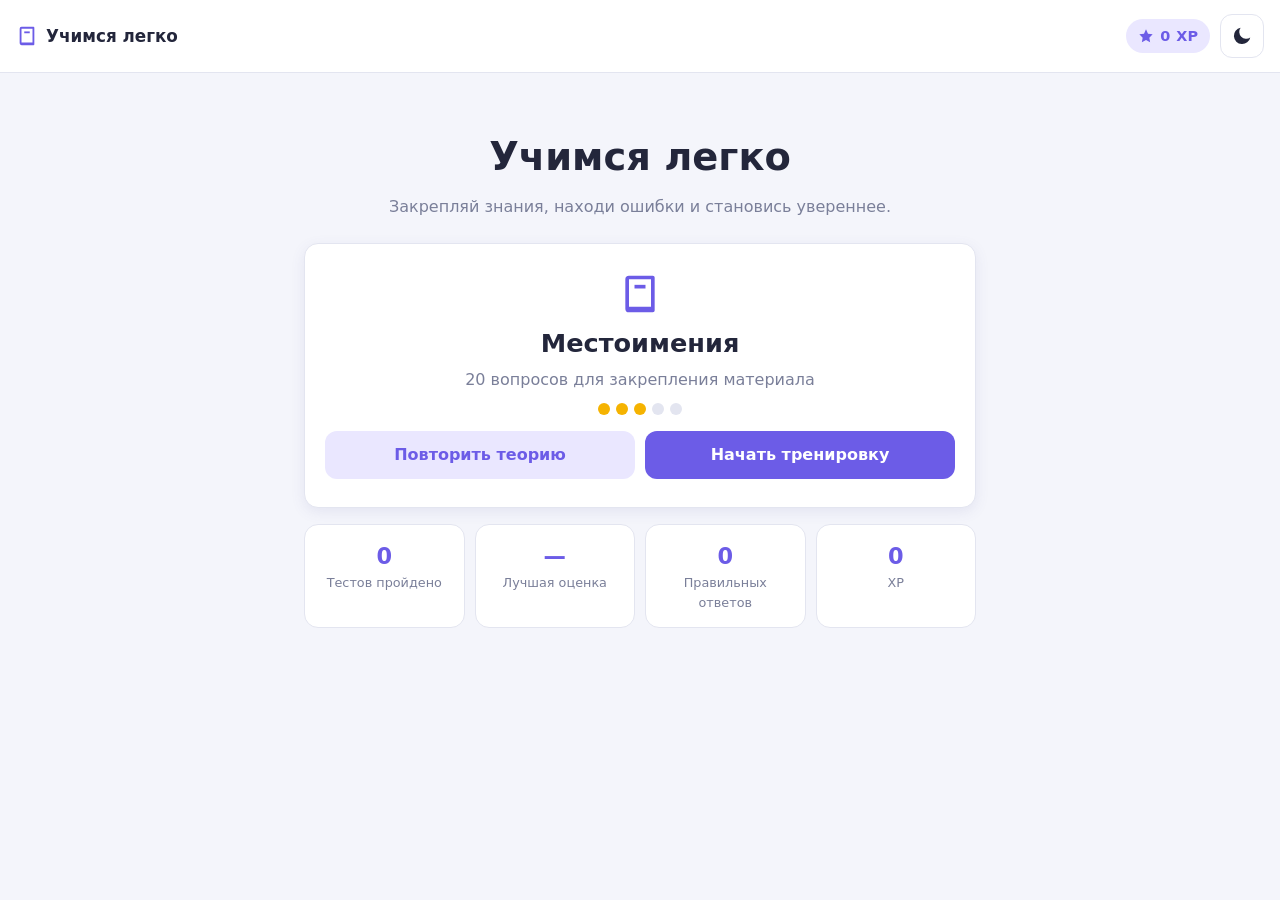
==== index.html @ 59b2ce54 "Add files via upload" ====
<!DOCTYPE html>
<html lang="ru">
<head>
  <meta charset="UTF-8">
  <meta name="viewport" content="width=device-width, initial-scale=1.0">
  <title>Учимся легко — Местоимения</title>
  <link rel="stylesheet" href="css/base.css">
  <link rel="stylesheet" href="css/layout.css">
  <link rel="stylesheet" href="css/components.css">
</head>
<body>

  <!-- SVG-спрайт с иконками (вместо эмодзи) -->
  <svg xmlns="http://www.w3.org/2000/svg" class="svg-sprite" aria-hidden="true">
    <symbol id="icon-book" viewBox="0 0 24 24"><path d="M4 4a2 2 0 0 1 2-2h13a1 1 0 0 1 1 1v18a1 1 0 0 1-1 1H6a2 2 0 0 1-2-2V4zm2 14v1h12V4H6v14z" fill="currentColor"/><path d="M9 7h6v2H9V7z" fill="currentColor"/></symbol>
    <symbol id="icon-star" viewBox="0 0 24 24"><path d="M12 2l3 6.5 7 1-5 5 1.2 7L12 18l-6.2 3.5L7 14.5l-5-5 7-1L12 2z" fill="currentColor"/></symbol>
    <symbol id="icon-sun" viewBox="0 0 24 24"><circle cx="12" cy="12" r="5" fill="currentColor"/><path d="M12 1v3M12 20v3M1 12h3M20 12h3M4.2 4.2l2.1 2.1M17.7 17.7l2.1 2.1M19.8 4.2l-2.1 2.1M6.3 17.7l-2.1 2.1" stroke="currentColor" stroke-width="2" stroke-linecap="round"/></symbol>
    <symbol id="icon-moon" viewBox="0 0 24 24"><path d="M21 13.5A9 9 0 1 1 10.5 3a7.5 7.5 0 0 0 10.5 10.5z" fill="currentColor"/></symbol>
    <symbol id="icon-home" viewBox="0 0 24 24"><path d="M12 3l9 8h-3v9h-5v-6h-2v6H6v-9H3l9-8z" fill="currentColor"/></symbol>
    <symbol id="icon-quiz" viewBox="0 0 24 24"><path d="M5 3h14a1 1 0 0 1 1 1v17l-3-2-3 2-3-2-3 2-3-2V4a1 1 0 0 1 1-1z" fill="currentColor"/><path d="M8 8h8v2H8V8zm0 4h8v2H8v-2z" fill="#fff"/></symbol>
    <symbol id="icon-gamepad" viewBox="0 0 24 24"><path d="M7 6h10a5 5 0 0 1 5 5v2a4 4 0 0 1-7 2.7L14 14h-4l-1 1.7A4 4 0 0 1 2 13v-2a5 5 0 0 1 5-5z" fill="currentColor"/><circle cx="8" cy="11" r="1.5" fill="#fff"/><path d="M15 9.5h2M16 8.5v2" stroke="#fff" stroke-width="1.5" stroke-linecap="round"/></symbol>
    <symbol id="icon-chart" viewBox="0 0 24 24"><path d="M4 20V10h4v10H4zm6 0V4h4v16h-4zm6 0v-7h4v7h-4z" fill="currentColor"/></symbol>
    <symbol id="icon-trophy" viewBox="0 0 24 24"><path d="M6 3h12v2h3v3a4 4 0 0 1-4 4h-.5A6 6 0 0 1 13 15v3h4v3H7v-3h4v-3a6 6 0 0 1-3.5-3H7a4 4 0 0 1-4-4V5h3V3zm0 4H5v1a2 2 0 0 0 1 1.7V7zm12 0v2.7A2 2 0 0 0 19 8V7h-1z" fill="currentColor"/></symbol>
    <symbol id="icon-medal" viewBox="0 0 24 24"><circle cx="12" cy="14" r="6" fill="currentColor"/><path d="M12 11l1 2 2 .3-1.5 1.4.4 2-1.9-1-1.9 1 .4-2L9 13.3l2-.3 1-2z" fill="#fff"/><path d="M8 3h3l2 5-4-1-1-4zm8 0h-3l-2 5 4-1 1-4z" fill="currentColor" opacity=".7"/></symbol>
    <symbol id="icon-bulb" viewBox="0 0 24 24"><path d="M12 2a7 7 0 0 1 4 12.7V17H8v-2.3A7 7 0 0 1 12 2zm-3 17h6v2a1 1 0 0 1-1 1h-4a1 1 0 0 1-1-1v-2z" fill="currentColor"/></symbol>
    <symbol id="icon-check" viewBox="0 0 24 24"><path d="M20 6L9 17l-5-5 1.5-1.5L9 14l9.5-9.5L20 6z" fill="currentColor"/></symbol>
    <symbol id="icon-cross" viewBox="0 0 24 24"><path d="M18.3 5.7L12 12l6.3 6.3-1.4 1.4L10.6 13.4 4.3 19.7 2.9 18.3 9.2 12 2.9 5.7l1.4-1.4L10.6 10.6l6.3-6.3 1.4 1.4z" fill="currentColor"/></symbol>
    <symbol id="icon-target" viewBox="0 0 24 24"><circle cx="12" cy="12" r="9" fill="none" stroke="currentColor" stroke-width="2"/><circle cx="12" cy="12" r="5" fill="none" stroke="currentColor" stroke-width="2"/><circle cx="12" cy="12" r="1.5" fill="currentColor"/></symbol>
    <symbol id="icon-fire" viewBox="0 0 24 24"><path d="M12 2s5 4 5 9a5 5 0 0 1-10 0c0-1.5.5-3 1.5-4C8.5 9 9 10.5 10 11c-.5-3 1-6 2-9z" fill="currentColor"/><path d="M12 22a4 4 0 0 1-4-4c0-2 2-3.5 4-6 2 2.5 4 4 4 6a4 4 0 0 1-4 4z" fill="currentColor" opacity=".6"/></symbol>
    <symbol id="icon-repeat" viewBox="0 0 24 24"><path d="M12 5V1L7 6l5 5V7a5 5 0 1 1-5 5H5a7 7 0 1 0 7-7z" fill="currentColor"/></symbol>
    <symbol id="icon-search" viewBox="0 0 24 24"><circle cx="10" cy="10" r="6" fill="none" stroke="currentColor" stroke-width="2.5"/><path d="M14.5 14.5L21 21" stroke="currentColor" stroke-width="2.5" stroke-linecap="round"/></symbol>
    <symbol id="icon-pencil" viewBox="0 0 24 24"><path d="M3 17.2V21h3.8L17.9 9.9l-3.8-3.8L3 17.2zM20.7 7.1a1 1 0 0 0 0-1.4l-2.4-2.4a1 1 0 0 0-1.4 0l-1.8 1.8 3.8 3.8 1.8-1.8z" fill="currentColor"/></symbol>
    <symbol id="icon-mask" viewBox="0 0 24 24"><path d="M4 5h16v3c0 5-3.6 9-8 9s-8-4-8-9V5zm4 4a1.5 1.5 0 1 0 0 3 1.5 1.5 0 0 0 0-3zm8 0a1.5 1.5 0 1 0 0 3 1.5 1.5 0 0 0 0-3zM9 20h6v1.5H9V20z" fill="currentColor"/></symbol>
    <symbol id="icon-arrow-left" viewBox="0 0 24 24"><path d="M15 4l-8 8 8 8 1.5-1.5L10 12l6.5-6.5L15 4z" fill="currentColor"/></symbol>
    <symbol id="icon-celebrate" viewBox="0 0 24 24"><path d="M12 2l1.5 4.5L18 8l-4.5 1.5L12 14l-1.5-4.5L6 8l4.5-1.5L12 2zM5 14l1 3 3 1-3 1-1 3-1-3-3-1 3-1 1-3zm14 0l1 3 3 1-3 1-1 3-1-3-3-1 3-1 1-3z" fill="currentColor"/></symbol>
  </svg>

  <header class="topbar">
    <span class="logo"><svg class="ic" aria-hidden="true"><use href="#icon-book"/></svg> Учимся легко</span>
    <div class="topbar-right">
      <span class="xp-badge" id="xpBadge" aria-label="Опыт"><svg class="ic ic-sm" aria-hidden="true"><use href="#icon-star"/></svg> <span id="xpValue">0</span> XP</span>
      <button class="icon-btn" id="themeToggle" aria-label="Переключить тему"><svg class="ic" id="themeIcon" aria-hidden="true"><use href="#icon-sun"/></svg></button>
    </div>
  </header>

  <nav class="mobile-nav" aria-label="Основная навигация">
    <button class="nav-item active" data-nav="home"><svg class="ic" aria-hidden="true"><use href="#icon-home"/></svg><span>Главная</span></button>
    <button class="nav-item" data-nav="quiz"><svg class="ic" aria-hidden="true"><use href="#icon-quiz"/></svg><span>Тест</span></button>
    <button class="nav-item" data-nav="games"><svg class="ic" aria-hidden="true"><use href="#icon-gamepad"/></svg><span>Игры</span></button>
    <button class="nav-item" data-nav="progress"><svg class="ic" aria-hidden="true"><use href="#icon-chart"/></svg><span>Прогресс</span></button>
  </nav>

  <main class="container" id="app">

    <!-- ГЛАВНАЯ -->
    <section class="screen active" id="screen-home">
      <div class="hero">
        <h1>Учимся легко</h1>
        <p class="subtitle">Закрепляй знания, находи ошибки и становись увереннее.</p>
      </div>

      <article class="card topic-card">
        <div class="topic-icon"><svg class="ic ic-xl" aria-hidden="true"><use href="#icon-book"/></svg></div>
        <h2>Местоимения</h2>
        <p class="muted">20 вопросов для закрепления материала</p>
        <p class="difficulty" aria-label="Сложность 3 из 5"><span class="dot on"></span><span class="dot on"></span><span class="dot on"></span><span class="dot"></span><span class="dot"></span></p>
        <div class="btn-row">
          <button class="btn secondary" data-action="theory">Повторить теорию</button>
          <button class="btn primary" data-action="start">Начать тренировку</button>
        </div>
      </article>

      <div class="stats-grid" id="homeStats"></div>
    </section>

    <!-- ТЕОРИЯ -->
    <section class="screen" id="screen-theory" hidden>
      <button class="btn ghost back-btn" data-action="home"><svg class="ic ic-sm" aria-hidden="true"><use href="#icon-arrow-left"/></svg> Назад</button>
      <h2>Местоимения — кратко</h2>
      <div class="card">
        <p><strong>Местоимение</strong> — часть речи, которая указывает на предмет, но не называет его: <em>я, ты, он, она, оно, мы, вы, они</em>.</p>
        <p>Местоимение <strong>заменяет существительное</strong>, чтобы избежать повтора: «Маша пришла, <em>она</em> весёлая».</p>
      </div>
      <div class="theory-grid">
        <div class="card face-card"><h3>1 лицо</h3><p class="face-words">Я • МЫ</p><p class="muted">говорящий</p></div>
        <div class="card face-card"><h3>2 лицо</h3><p class="face-words">ТЫ • ВЫ</p><p class="muted">собеседник</p></div>
        <div class="card face-card"><h3>3 лицо</h3><p class="face-words">ОН • ОНА • ОНО • ОНИ</p><p class="muted">тот, о ком говорят</p></div>
      </div>
      <div class="card">
        <h3>Что ещё нужно знать</h3>
        <ul class="theory-list">
          <li><strong>Число:</strong> единственное (я, ты, он, она, оно) и множественное (мы, вы, они).</li>
          <li><strong>Род:</strong> только в 3 лице ед. числа — <em>он</em> (м.р.), <em>она</em> (ж.р.), <em>оно</em> (ср.р.).</li>
          <li><strong>Употребление:</strong> местоимение должно ясно указывать, кого оно заменяет.</li>
        </ul>
      </div>
      <button class="btn primary full" data-action="start">Начать тренировку</button>
    </section>

    <!-- ТЕСТ -->
    <section class="screen" id="screen-quiz" hidden>
      <div class="quiz-top">
        <span id="quizCounter">Вопрос 1 из 20</span>
        <div class="progress" role="progressbar" aria-valuemin="0" aria-valuemax="100"><div class="progress-fill" id="progressFill"></div></div>
      </div>
      <div class="card question-card" id="questionCard"></div>
      <div class="btn-row">
        <button class="btn primary full" id="answerBtn" disabled>Ответить</button>
        <button class="btn primary full hidden" id="nextBtn">Следующий вопрос</button>
      </div>
    </section>

    <!-- РЕЗУЛЬТАТ -->
    <section class="screen" id="screen-result" hidden></section>

    <!-- РАЗБОР -->
    <section class="screen" id="screen-review" hidden>
      <button class="btn ghost back-btn" data-action="result"><svg class="ic ic-sm" aria-hidden="true"><use href="#icon-arrow-left"/></svg> К результату</button>
      <h2>Разбор ответов</h2>
      <div id="reviewList"></div>
    </section>

    <!-- МИНИ-ИГРЫ -->
    <section class="screen" id="screen-games" hidden>
      <h2>Мини-игры</h2>
      <div class="games-grid">
        <button class="card game-card" data-game="face">
          <span class="game-icon"><svg class="ic ic-lg" aria-hidden="true"><use href="#icon-mask"/></svg></span><h3>Определи лицо</h3><p class="muted">К какому лицу относится местоимение?</p>
        </button>
        <button class="card game-card" data-game="find">
          <span class="game-icon"><svg class="ic ic-lg" aria-hidden="true"><use href="#icon-search"/></svg></span><h3>Найди местоимения</h3><p class="muted">Нажимай на местоимения в предложении</p>
        </button>
        <button class="card game-card" data-game="insert">
          <span class="game-icon"><svg class="ic ic-lg" aria-hidden="true"><use href="#icon-pencil"/></svg></span><h3>Вставь местоимение</h3><p class="muted">Выбери подходящее слово</p>
        </button>
      </div>
      <div class="card game-area" id="gameArea" hidden></div>
    </section>

    <!-- ПРОГРЕСС -->
    <section class="screen" id="screen-progress" hidden>
      <h2>Мой прогресс</h2>
      <div class="stats-grid" id="progressStats"></div>
      <h3>Достижения</h3>
      <div class="achievements" id="achievementsList"></div>
      <button class="btn danger full" id="resetProgress">Сбросить прогресс</button>
    </section>
  </main>

  <div class="confetti-layer" id="confettiLayer" aria-hidden="true"></div>
  <div class="toast" id="toast" role="status" aria-live="polite"></div>

  <!-- Порядок загрузки важен: данные -> ядро -> функции -> инициализация -->
  <script src="js/data/questions.js"></script>
  <script src="js/data/achievements.js"></script>
  <script src="js/data/games.js"></script>
  <script src="js/core/icons.js"></script>
  <script src="js/core/storage.js"></script>
  <script src="js/core/ui.js"></script>
  <script src="js/features/quiz.js"></script>
  <script src="js/features/review.js"></script>
  <script src="js/features/games.js"></script>
  <script src="js/features/progress.js"></script>
  <script src="js/app.js"></script>
</body>
</html>
---- css/base.css ----
/* =========================================================
   base.css — переменные, сброс, типографика, иконки
   ========================================================= */

:root {
  --bg: #f4f5fb;
  --card: #ffffff;
  --primary: #6c5ce7;
  --primary-dark: #5344c9;
  --primary-light: #eae7ff;
  --success: #27ae60;
  --success-light: #e6f7ee;
  --error: #e74c3c;
  --error-light: #fdeceb;
  --warning: #f5b301;
  --warning-light: #fff7dd;
  --text: #23263b;
  --muted: #7a7f99;
  --border: #e3e5f0;
  --shadow: 0 4px 14px rgba(90, 90, 160, 0.10);
  --radius: 14px;
}

[data-theme="dark"] {
  --bg: #23252e;
  --card: #2e313c;
  --primary: #8b7bff;
  --primary-dark: #7363f0;
  --primary-light: #3a3a52;
  --success: #4cd07d;
  --success-light: #2c4437;
  --error: #ff6b5e;
  --error-light: #4a2f2f;
  --warning: #f5b301;
  --warning-light: #4a3f1d;
  --text: #e8eaf2;
  --muted: #a3a8bd;
  --border: #3d4150;
  --shadow: 0 4px 14px rgba(0, 0, 0, 0.35);
}

* { box-sizing: border-box; margin: 0; padding: 0; }

html, body { max-width: 100%; overflow-x: hidden; }

body {
  font-family: "Segoe UI", system-ui, -apple-system, sans-serif;
  background: var(--bg);
  color: var(--text);
  line-height: 1.55;
  min-height: 100vh;
  padding-bottom: 76px; /* место для нижней навигации */
  animation: pageIn 0.4s ease;
}

@keyframes pageIn { from { opacity: 0; } to { opacity: 1; } }

h1 { font-size: clamp(1.7rem, 6vw, 2.4rem); }
h2 { font-size: clamp(1.3rem, 4.5vw, 1.6rem); margin-bottom: 14px; }
h3 { font-size: 1.05rem; }

.muted { color: var(--muted); }

.hidden { display: none !important; }

/* SVG-иконки */
.svg-sprite { position: absolute; width: 0; height: 0; overflow: hidden; }
.ic { width: 22px; height: 22px; display: inline-block; vertical-align: middle; }
.ic-sm { width: 16px; height: 16px; }
.ic-lg { width: 34px; height: 34px; }
.ic-xl { width: 44px; height: 44px; }

/* Индикатор сложности (точки вместо эмодзи) */
.difficulty { display: flex; justify-content: center; gap: 6px; margin: 10px 0 16px; }
.difficulty .dot {
  width: 12px; height: 12px; border-radius: 50%;
  background: var(--border);
}
.difficulty .dot.on { background: var(--warning); }
---- css/layout.css ----
/* =========================================================
   layout.css — каркас: topbar, навигация, контейнер, экраны
   ========================================================= */

/* Верхняя панель */
.topbar {
  display: flex; justify-content: space-between; align-items: center;
  padding: 14px 16px;
  background: var(--card);
  border-bottom: 1px solid var(--border);
  position: sticky; top: 0; z-index: 20;
}
.logo { font-weight: 700; font-size: 1.05rem; display: inline-flex; align-items: center; gap: 8px; }
.logo .ic { color: var(--primary); }
.topbar-right { display: flex; gap: 10px; align-items: center; }
.xp-badge {
  background: var(--primary-light); color: var(--primary);
  padding: 6px 12px; border-radius: 20px; font-weight: 600; font-size: 0.9rem;
  display: inline-flex; align-items: center; gap: 6px;
}
.icon-btn {
  min-height: 44px; min-width: 44px; border: 1px solid var(--border);
  background: var(--card); border-radius: 12px;
  color: var(--text); cursor: pointer; transition: transform 0.15s;
  display: inline-flex; align-items: center; justify-content: center;
}
.icon-btn:hover { transform: scale(1.08); }

/* Контейнер и экраны */
.container { max-width: 720px; margin: 0 auto; padding: 20px 16px; }
.screen { display: none; animation: fadeIn 0.35s ease; }
.screen.active { display: block; }
@keyframes fadeIn { from { opacity: 0; transform: translateY(10px); } to { opacity: 1; transform: none; } }

.hero { text-align: center; margin: 24px 0; }
.subtitle { color: var(--muted); margin-top: 8px; }

/* Нижняя мобильная навигация */
.mobile-nav {
  position: fixed; bottom: 0; left: 0; right: 0; z-index: 30;
  display: flex; justify-content: space-around;
  background: var(--card); border-top: 1px solid var(--border);
  padding: 6px 4px calc(6px + env(safe-area-inset-bottom));
}
.nav-item {
  display: flex; flex-direction: column; align-items: center; gap: 2px;
  background: none; border: none; font-family: inherit;
  color: var(--muted);
  min-height: 48px; min-width: 64px; cursor: pointer; border-radius: 10px;
}
.nav-item span { font-size: 0.68rem; font-weight: 600; }
.nav-item.active { color: var(--primary); }

/* Тосты */
.toast {
  position: fixed; left: 50%; bottom: 96px; transform: translateX(-50%) translateY(20px);
  background: var(--primary); color: #fff;
  padding: 10px 18px; border-radius: 24px; font-weight: 600;
  opacity: 0; pointer-events: none; transition: 0.3s; z-index: 50;
  max-width: 90vw; text-align: center;
}
.toast.show { opacity: 1; transform: translateX(-50%) translateY(0); }

/* Конфетти */
.confetti-layer { position: fixed; inset: 0; pointer-events: none; overflow: hidden; z-index: 40; }
.confetti-piece {
  position: absolute; top: -12px; width: 9px; height: 14px; border-radius: 2px;
  animation: confettiFall linear forwards;
}
@keyframes confettiFall { to { transform: translateY(105vh) rotate(720deg); } }

/* Модальное окно (продолжить тест) */
.modal-overlay {
  position: fixed; inset: 0; background: rgba(0, 0, 0, 0.45);
  z-index: 90; display: flex; align-items: center; justify-content: center;
  padding: 16px;
}
.modal {
  background: var(--card); border-radius: var(--radius);
  padding: 24px 20px; max-width: 420px; width: 100%;
  box-shadow: 0 10px 40px rgba(0, 0, 0, 0.3);
  animation: fadeIn 0.3s ease;
}

/* Адаптив */
@media (min-width: 600px) {
  body { padding-bottom: 20px; }
  .mobile-nav { display: none; }
  .container { padding: 30px 24px; }
}

/* Reduced motion */
@media (prefers-reduced-motion: reduce) {
  *, *::before, *::after {
    animation-duration: 0.01ms !important;
    animation-iteration-count: 1 !important;
    transition-duration: 0.01ms !important;
  }
}
---- css/components.css ----
/* =========================================================
   components.css — карточки, кнопки, тест, результат, игры
   ========================================================= */

/* Карточки */
.card {
  background: var(--card); border: 1px solid var(--border);
  border-radius: var(--radius); padding: 20px; box-shadow: var(--shadow);
  margin-bottom: 16px;
}

/* Кнопки */
.btn {
  display: inline-flex; align-items: center; justify-content: center; gap: 8px;
  min-height: 48px; padding: 12px 20px;
  border: none; border-radius: 12px;
  font-size: 1rem; font-weight: 600; font-family: inherit;
  cursor: pointer; transition: transform 0.15s, box-shadow 0.15s, opacity 0.15s;
  width: 100%;
}
.btn.primary { background: var(--primary); color: #fff; }
.btn.primary:hover:not(:disabled) { background: var(--primary-dark); transform: translateY(-2px); }
.btn.secondary { background: var(--primary-light); color: var(--primary); }
.btn.secondary:hover { transform: translateY(-2px); }
.btn.ghost { background: transparent; color: var(--muted); border: 1px solid var(--border); }
.btn.danger { background: var(--error-light); color: var(--error); }
.btn.full { width: 100%; }
.btn:disabled { opacity: 0.45; cursor: not-allowed; }
.btn:focus-visible, .icon-btn:focus-visible, .nav-item:focus-visible,
.answer-btn:focus-visible, .word-btn:focus-visible, .game-card:focus-visible {
  outline: 3px solid var(--primary); outline-offset: 2px;
}
.btn-row { display: flex; flex-direction: column; gap: 10px; }
.back-btn { width: auto; margin-bottom: 14px; }

/* Статистика */
.stats-grid { display: grid; grid-template-columns: repeat(2, 1fr); gap: 10px; }
.stat-box {
  background: var(--card); border: 1px solid var(--border); border-radius: var(--radius);
  padding: 14px; text-align: center;
}
.stat-box .value { font-size: 1.4rem; font-weight: 700; color: var(--primary); }
.stat-box .label { font-size: 0.8rem; color: var(--muted); }

/* Главная: карточка темы */
.topic-card { text-align: center; padding: 28px 20px; }
.topic-icon { color: var(--primary); }
.topic-card h2 { margin: 8px 0 4px; }

/* Теория */
.theory-grid { display: grid; grid-template-columns: 1fr; gap: 10px; margin-bottom: 16px; }
.face-card { text-align: center; margin-bottom: 0; }
.face-card h3 { color: var(--primary); }
.face-words { font-size: 1.2rem; font-weight: 700; margin: 6px 0; }
.theory-list { padding-left: 20px; }
.theory-list li { margin: 8px 0; }

/* Тест */
.quiz-top { margin-bottom: 14px; }
.quiz-top span { font-size: 0.9rem; color: var(--muted); font-weight: 600; }
.progress { height: 10px; background: var(--border); border-radius: 6px; margin-top: 6px; overflow: hidden; }
.progress-fill {
  height: 100%; width: 0%;
  background: linear-gradient(90deg, var(--primary), var(--primary-dark));
  border-radius: 6px; transition: width 0.4s ease;
}

.question-card { animation: cardIn 0.35s ease; }
@keyframes cardIn { from { opacity: 0; transform: translateY(14px) scale(0.98); } to { opacity: 1; transform: none; } }
.question-text { font-size: 1.15rem; font-weight: 600; margin-bottom: 16px; }
.question-hint { color: var(--muted); font-size: 0.85rem; margin-bottom: 14px; }

/* Варианты ответа */
.answer-list { display: flex; flex-direction: column; gap: 10px; }
.answer-btn {
  display: flex; align-items: center; gap: 12px;
  min-height: 52px; padding: 12px 14px;
  background: var(--card); border: 2px solid var(--border);
  border-radius: 12px; font-size: 1rem; font-family: inherit;
  color: var(--text); cursor: pointer; text-align: left;
  transition: border-color 0.15s, background 0.15s, transform 0.15s;
}
.answer-btn:hover { border-color: var(--primary); transform: translateY(-1px); }
.answer-btn .letter {
  min-width: 32px; height: 32px; display: inline-flex; align-items: center; justify-content: center;
  background: var(--primary-light); color: var(--primary);
  border-radius: 8px; font-weight: 700; flex-shrink: 0;
}
.answer-btn.selected { border-color: var(--primary); background: var(--primary-light); }
.answer-btn.correct { border-color: var(--success); background: var(--success-light); }
.answer-btn.wrong { border-color: var(--error); background: var(--error-light); }
.answer-btn:disabled { cursor: default; transform: none; }

/* Слова для поиска местоимений */
.word-row { display: flex; flex-wrap: wrap; gap: 8px; }
.word-btn {
  min-height: 44px; padding: 8px 14px;
  background: var(--card); border: 2px solid var(--border);
  border-radius: 10px; font-family: inherit; font-size: 1rem;
  color: var(--text); cursor: pointer; transition: 0.15s;
}
.word-btn:hover { border-color: var(--primary); }
.word-btn.selected { border-color: var(--primary); background: var(--primary-light); font-weight: 700; }
.word-btn.correct { border-color: var(--success); background: var(--success-light); }
.word-btn.wrong { border-color: var(--error); background: var(--error-light); }
.word-btn:disabled { cursor: default; }

/* Сопоставление */
.match-grid { display: grid; grid-template-columns: 1fr; gap: 8px; }
.match-row { display: flex; gap: 8px; align-items: center; flex-wrap: wrap; }
.match-row .match-label { font-weight: 600; min-width: 90px; }
.match-row select {
  flex: 1; min-height: 44px; padding: 8px;
  border: 2px solid var(--border); border-radius: 10px;
  background: var(--card); color: var(--text); font-family: inherit; font-size: 0.95rem;
}
.match-row select:focus-visible { outline: 3px solid var(--primary); }

/* Блок правила */
.rule-box {
  margin-top: 10px; padding: 10px 12px; border-radius: 10px;
  background: var(--warning-light); border-left: 4px solid var(--warning);
  font-size: 0.92rem;
  display: flex; gap: 8px; align-items: flex-start;
}
.rule-box .ic { color: var(--warning); flex-shrink: 0; margin-top: 2px; }

/* Результат */
.result-card { text-align: center; padding: 30px 20px; }
.result-emoji { color: var(--warning); display: flex; justify-content: center; margin-bottom: 8px; }
.result-score { font-size: 2.6rem; font-weight: 800; color: var(--primary); }
.result-percent { color: var(--muted); font-size: 1.1rem; }
.result-grade {
  display: inline-flex; align-items: center; justify-content: center;
  margin: 12px 0;
  background: var(--warning); color: #fff;
  font-size: 1.6rem; font-weight: 800;
  width: 64px; height: 64px; border-radius: 50%;
  animation: medalPop 0.6s cubic-bezier(0.34, 1.56, 0.64, 1);
}
@keyframes medalPop { from { transform: scale(0); } to { transform: scale(1); } }
.perfect-title { font-size: 2rem; font-weight: 800; color: var(--warning); animation: medalPop 0.7s; }
.result-stats { display: grid; grid-template-columns: repeat(2, 1fr); gap: 8px; margin: 18px 0; }
.medal-glow { animation: glow 2s ease infinite alternate; }
@keyframes glow {
  from { filter: drop-shadow(0 0 6px var(--warning)); }
  to { filter: drop-shadow(0 0 20px var(--warning)); }
}

/* Разбор */
.review-item { border-left: 4px solid var(--success); }
.review-item.wrong { border-left-color: var(--error); }
.review-item .review-head { font-weight: 700; margin-bottom: 8px; display: flex; align-items: center; gap: 8px; }
.review-item .ok-text { color: var(--success); }
.review-item .bad-text { color: var(--error); }
.review-item p { margin: 4px 0; font-size: 0.95rem; }
.review-item .review-q { font-weight: 600; margin-top: 6px; }

/* Мини-игры */
.games-grid { display: grid; grid-template-columns: 1fr; gap: 10px; margin-bottom: 16px; }
.game-card { text-align: center; cursor: pointer; transition: transform 0.15s; font-family: inherit; font-size: 1rem; color: var(--text); }
.game-card:hover { transform: translateY(-3px); border-color: var(--primary); }
.game-icon { color: var(--primary); }
.game-area h3 { margin-bottom: 12px; }
.game-score { font-weight: 700; color: var(--primary); margin-bottom: 12px; }
.game-word-big {
  font-size: 2.4rem; font-weight: 800; text-align: center;
  color: var(--primary); margin: 18px 0; letter-spacing: 2px;
}
.game-feedback { margin-top: 12px; font-weight: 600; }
.game-feedback.ok { color: var(--success); }
.game-feedback.bad { color: var(--error); }

/* Достижения */
.achievements { display: grid; grid-template-columns: 1fr; gap: 10px; margin-bottom: 20px; }
.ach-item {
  display: flex; align-items: center; gap: 12px;
  background: var(--card); border: 1px solid var(--border);
  border-radius: var(--radius); padding: 12px 14px;
}
.ach-item .ach-icon { color: var(--warning); display: inline-flex; }
.ach-item.locked { opacity: 0.45; filter: grayscale(1); }
.ach-item .ach-name { font-weight: 700; }
.ach-item .ach-desc { font-size: 0.82rem; color: var(--muted); }

/* Адаптив (планшет и выше) */
@media (min-width: 600px) {
  .btn-row { flex-direction: row; }
  .btn-row .btn { width: auto; flex: 1; }
  .theory-grid, .games-grid { grid-template-columns: repeat(3, 1fr); }
  .stats-grid, .result-stats { grid-template-columns: repeat(4, 1fr); }
  .achievements { grid-template-columns: repeat(2, 1fr); }
  .match-grid { grid-template-columns: repeat(3, 1fr); }
}
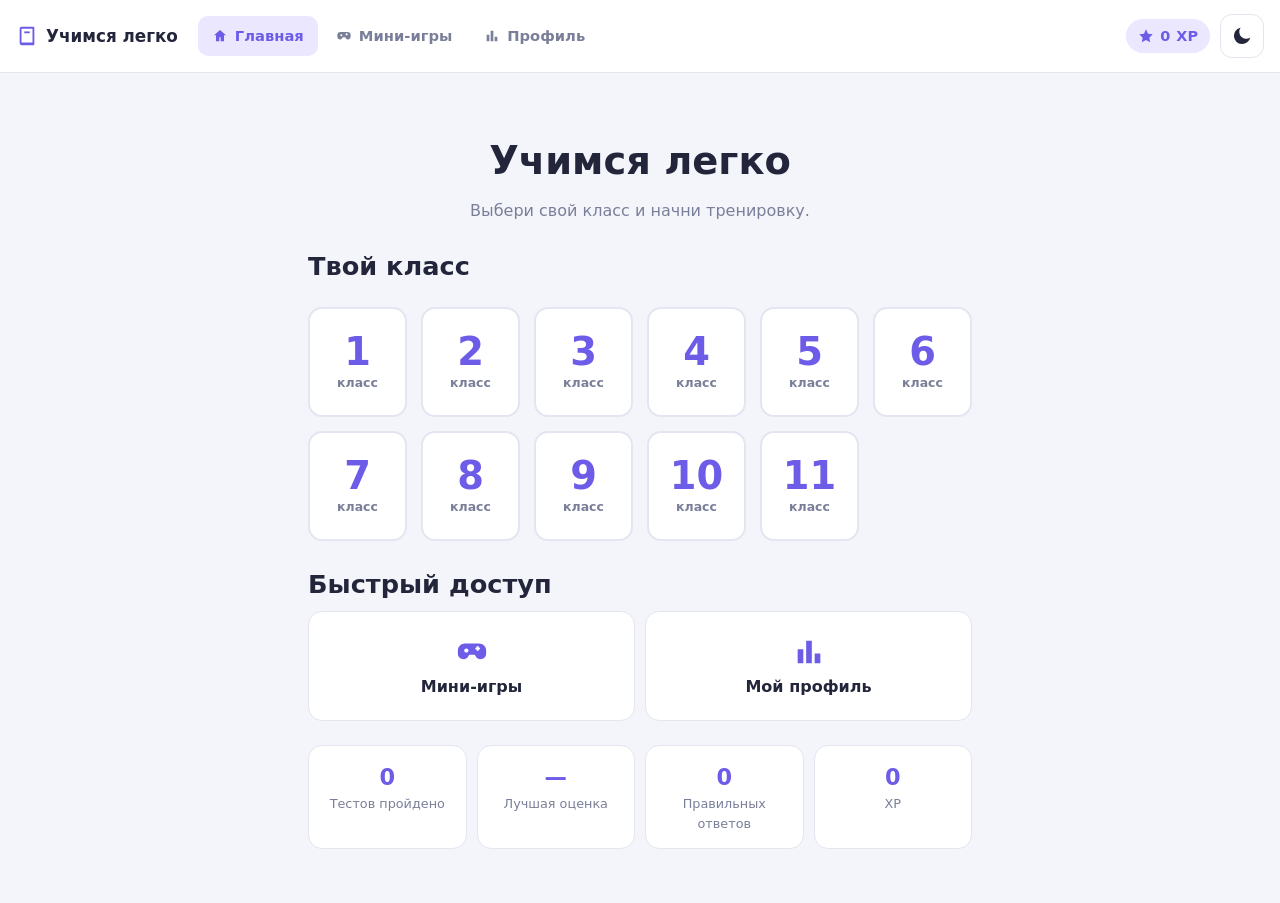
==== commit df14e247: "Add files via upload" ====
--- a/index.html
+++ b/index.html
@@ -3,12 +3,13 @@
 <head>
   <meta charset="UTF-8">
   <meta name="viewport" content="width=device-width, initial-scale=1.0">
-  <title>Учимся легко — Местоимения</title>
+  <title>Учимся легко — тренажёр знаний</title>
   <link rel="stylesheet" href="css/base.css">
   <link rel="stylesheet" href="css/layout.css">
   <link rel="stylesheet" href="css/components.css">
+  <link rel="stylesheet" href="css/pages.css">
 </head>
-<body>
+<body data-page="home">
 
   <!-- SVG-спрайт с иконками (вместо эмодзи) -->
   <svg xmlns="http://www.w3.org/2000/svg" class="svg-sprite" aria-hidden="true">
@@ -32,135 +33,72 @@
     <symbol id="icon-pencil" viewBox="0 0 24 24"><path d="M3 17.2V21h3.8L17.9 9.9l-3.8-3.8L3 17.2zM20.7 7.1a1 1 0 0 0 0-1.4l-2.4-2.4a1 1 0 0 0-1.4 0l-1.8 1.8 3.8 3.8 1.8-1.8z" fill="currentColor"/></symbol>
     <symbol id="icon-mask" viewBox="0 0 24 24"><path d="M4 5h16v3c0 5-3.6 9-8 9s-8-4-8-9V5zm4 4a1.5 1.5 0 1 0 0 3 1.5 1.5 0 0 0 0-3zm8 0a1.5 1.5 0 1 0 0 3 1.5 1.5 0 0 0 0-3zM9 20h6v1.5H9V20z" fill="currentColor"/></symbol>
     <symbol id="icon-arrow-left" viewBox="0 0 24 24"><path d="M15 4l-8 8 8 8 1.5-1.5L10 12l6.5-6.5L15 4z" fill="currentColor"/></symbol>
+    <symbol id="icon-arrow-right" viewBox="0 0 24 24"><path d="M9 4l8 8-8 8-1.5-1.5L14 12 7.5 5.5 9 4z" fill="currentColor"/></symbol>
     <symbol id="icon-celebrate" viewBox="0 0 24 24"><path d="M12 2l1.5 4.5L18 8l-4.5 1.5L12 14l-1.5-4.5L6 8l4.5-1.5L12 2zM5 14l1 3 3 1-3 1-1 3-1-3-3-1 3-1 1-3zm14 0l1 3 3 1-3 1-1 3-1-3-3-1 3-1 1-3z" fill="currentColor"/></symbol>
+    <symbol id="icon-calculator" viewBox="0 0 24 24"><rect x="4" y="2" width="16" height="20" rx="2" fill="currentColor"/><rect x="7" y="5" width="10" height="4" rx="1" fill="#fff"/><path d="M8 12h2v2H8v-2zm3 0h2v2h-2v-2zm3 0h2v2h-2v-2zM8 16h2v2H8v-2zm3 0h2v2h-2v-2zm3 0h2v2h-2v-2z" fill="#fff"/></symbol>
+    <symbol id="icon-globe" viewBox="0 0 24 24"><circle cx="12" cy="12" r="9" fill="none" stroke="currentColor" stroke-width="2"/><path d="M3 12h18M12 3c3 3 3 15 0 18-3-3-3-15 0-18z" fill="none" stroke="currentColor" stroke-width="2"/></symbol>
+    <symbol id="icon-flag" viewBox="0 0 24 24"><path d="M5 3v18h2v-7h11l-3-4 3-4H7V3H5z" fill="currentColor"/></symbol>
+    <symbol id="icon-clock" viewBox="0 0 24 24"><circle cx="12" cy="12" r="9" fill="none" stroke="currentColor" stroke-width="2"/><path d="M12 7v5l3.5 2" stroke="currentColor" stroke-width="2" stroke-linecap="round" fill="none"/></symbol>
+    <symbol id="icon-feather" viewBox="0 0 24 24"><path d="M20 3c-4 0-8 2-10 5l-4 6 4 1 1 4 6-4c3-2 5-6 5-10l-2-2zM8 16L18 6" stroke="currentColor" stroke-width="2" fill="none" stroke-linecap="round" stroke-linejoin="round"/></symbol>
+    <symbol id="icon-leaf" viewBox="0 0 24 24"><path d="M5 21C5 9 13 3 21 3c0 8-6 16-16 16-1 0-1-1 0-1zM5 21c3-3 6-5 9-7" stroke="currentColor" stroke-width="2" fill="none" stroke-linecap="round" stroke-linejoin="round"/></symbol>
+    <symbol id="icon-compass" viewBox="0 0 24 24"><circle cx="12" cy="12" r="9" fill="none" stroke="currentColor" stroke-width="2"/><path d="M15.5 8.5l-2 5-5 2 2-5 5-2z" fill="currentColor"/></symbol>
+    <symbol id="icon-chip" viewBox="0 0 24 24"><rect x="6" y="6" width="12" height="12" rx="2" fill="none" stroke="currentColor" stroke-width="2"/><rect x="10" y="10" width="4" height="4" fill="currentColor"/><path d="M9 2v4M15 2v4M9 18v4M15 18v4M2 9h4M2 15h4M18 9h4M18 15h4" stroke="currentColor" stroke-width="2" stroke-linecap="round"/></symbol>
+    <symbol id="icon-layers" viewBox="0 0 24 24"><path d="M12 3l9 5-9 5-9-5 9-5zm0 8.5l9-5M12 13.5l-9-5M12 21l9-5-9-5-9 5 9 5z" stroke="currentColor" stroke-width="2" fill="none" stroke-linecap="round" stroke-linejoin="round"/></symbol>
   </svg>
 
   <header class="topbar">
-    <span class="logo"><svg class="ic" aria-hidden="true"><use href="#icon-book"/></svg> Учимся легко</span>
+    <div class="topbar-left">
+      <a class="logo" href="index.html"><svg class="ic" aria-hidden="true"><use href="#icon-book"/></svg> Учимся легко</a>
+      <nav class="desktop-nav" aria-label="Основная навигация">
+        <a class="nav-item" data-nav="home" href="index.html"><svg class="ic ic-sm" aria-hidden="true"><use href="#icon-home"/></svg><span>Главная</span></a>
+        <a class="nav-item" data-nav="games" href="games.html"><svg class="ic ic-sm" aria-hidden="true"><use href="#icon-gamepad"/></svg><span>Мини-игры</span></a>
+        <a class="nav-item" data-nav="profile" href="profile.html"><svg class="ic ic-sm" aria-hidden="true"><use href="#icon-chart"/></svg><span>Профиль</span></a>
+      </nav>
+    </div>
     <div class="topbar-right">
-      <span class="xp-badge" id="xpBadge" aria-label="Опыт"><svg class="ic ic-sm" aria-hidden="true"><use href="#icon-star"/></svg> <span id="xpValue">0</span> XP</span>
+      <span class="xp-badge" aria-label="Опыт"><svg class="ic ic-sm" aria-hidden="true"><use href="#icon-star"/></svg> <span id="xpValue">0</span> XP</span>
       <button class="icon-btn" id="themeToggle" aria-label="Переключить тему"><svg class="ic" id="themeIcon" aria-hidden="true"><use href="#icon-sun"/></svg></button>
     </div>
   </header>
 
   <nav class="mobile-nav" aria-label="Основная навигация">
-    <button class="nav-item active" data-nav="home"><svg class="ic" aria-hidden="true"><use href="#icon-home"/></svg><span>Главная</span></button>
-    <button class="nav-item" data-nav="quiz"><svg class="ic" aria-hidden="true"><use href="#icon-quiz"/></svg><span>Тест</span></button>
-    <button class="nav-item" data-nav="games"><svg class="ic" aria-hidden="true"><use href="#icon-gamepad"/></svg><span>Игры</span></button>
-    <button class="nav-item" data-nav="progress"><svg class="ic" aria-hidden="true"><use href="#icon-chart"/></svg><span>Прогресс</span></button>
+    <a class="nav-item" data-nav="home" href="index.html"><svg class="ic" aria-hidden="true"><use href="#icon-home"/></svg><span>Главная</span></a>
+    <a class="nav-item" data-nav="games" href="games.html"><svg class="ic" aria-hidden="true"><use href="#icon-gamepad"/></svg><span>Игры</span></a>
+    <a class="nav-item" data-nav="profile" href="profile.html"><svg class="ic" aria-hidden="true"><use href="#icon-chart"/></svg><span>Профиль</span></a>
   </nav>
 
-  <main class="container" id="app">
+  <main class="container">
+    <div class="hero">
+      <h1>Учимся легко</h1>
+      <p class="subtitle">Выбери свой класс и начни тренировку.</p>
+    </div>
 
-    <!-- ГЛАВНАЯ -->
-    <section class="screen active" id="screen-home">
-      <div class="hero">
-        <h1>Учимся легко</h1>
-        <p class="subtitle">Закрепляй знания, находи ошибки и становись увереннее.</p>
-      </div>
+    <h2>Твой класс</h2>
+    <div class="class-grid" id="gradeGrid"></div>
 
-      <article class="card topic-card">
-        <div class="topic-icon"><svg class="ic ic-xl" aria-hidden="true"><use href="#icon-book"/></svg></div>
-        <h2>Местоимения</h2>
-        <p class="muted">20 вопросов для закрепления материала</p>
-        <p class="difficulty" aria-label="Сложность 3 из 5"><span class="dot on"></span><span class="dot on"></span><span class="dot on"></span><span class="dot"></span><span class="dot"></span></p>
-        <div class="btn-row">
-          <button class="btn secondary" data-action="theory">Повторить теорию</button>
-          <button class="btn primary" data-action="start">Начать тренировку</button>
-        </div>
-      </article>
+    <h2>Быстрый доступ</h2>
+    <div class="quick-row">
+      <button class="quick-card" id="quickGames">
+        <svg class="ic ic-lg" aria-hidden="true"><use href="#icon-gamepad"/></svg><span>Мини-игры</span>
+      </button>
+      <button class="quick-card" id="quickProfile">
+        <svg class="ic ic-lg" aria-hidden="true"><use href="#icon-chart"/></svg><span>Мой профиль</span>
+      </button>
+    </div>
 
-      <div class="stats-grid" id="homeStats"></div>
-    </section>
-
-    <!-- ТЕОРИЯ -->
-    <section class="screen" id="screen-theory" hidden>
-      <button class="btn ghost back-btn" data-action="home"><svg class="ic ic-sm" aria-hidden="true"><use href="#icon-arrow-left"/></svg> Назад</button>
-      <h2>Местоимения — кратко</h2>
-      <div class="card">
-        <p><strong>Местоимение</strong> — часть речи, которая указывает на предмет, но не называет его: <em>я, ты, он, она, оно, мы, вы, они</em>.</p>
-        <p>Местоимение <strong>заменяет существительное</strong>, чтобы избежать повтора: «Маша пришла, <em>она</em> весёлая».</p>
-      </div>
-      <div class="theory-grid">
-        <div class="card face-card"><h3>1 лицо</h3><p class="face-words">Я • МЫ</p><p class="muted">говорящий</p></div>
-        <div class="card face-card"><h3>2 лицо</h3><p class="face-words">ТЫ • ВЫ</p><p class="muted">собеседник</p></div>
-        <div class="card face-card"><h3>3 лицо</h3><p class="face-words">ОН • ОНА • ОНО • ОНИ</p><p class="muted">тот, о ком говорят</p></div>
-      </div>
-      <div class="card">
-        <h3>Что ещё нужно знать</h3>
-        <ul class="theory-list">
-          <li><strong>Число:</strong> единственное (я, ты, он, она, оно) и множественное (мы, вы, они).</li>
-          <li><strong>Род:</strong> только в 3 лице ед. числа — <em>он</em> (м.р.), <em>она</em> (ж.р.), <em>оно</em> (ср.р.).</li>
-          <li><strong>Употребление:</strong> местоимение должно ясно указывать, кого оно заменяет.</li>
-        </ul>
-      </div>
-      <button class="btn primary full" data-action="start">Начать тренировку</button>
-    </section>
-
-    <!-- ТЕСТ -->
-    <section class="screen" id="screen-quiz" hidden>
-      <div class="quiz-top">
-        <span id="quizCounter">Вопрос 1 из 20</span>
-        <div class="progress" role="progressbar" aria-valuemin="0" aria-valuemax="100"><div class="progress-fill" id="progressFill"></div></div>
-      </div>
-      <div class="card question-card" id="questionCard"></div>
-      <div class="btn-row">
-        <button class="btn primary full" id="answerBtn" disabled>Ответить</button>
-        <button class="btn primary full hidden" id="nextBtn">Следующий вопрос</button>
-      </div>
-    </section>
-
-    <!-- РЕЗУЛЬТАТ -->
-    <section class="screen" id="screen-result" hidden></section>
-
-    <!-- РАЗБОР -->
-    <section class="screen" id="screen-review" hidden>
-      <button class="btn ghost back-btn" data-action="result"><svg class="ic ic-sm" aria-hidden="true"><use href="#icon-arrow-left"/></svg> К результату</button>
-      <h2>Разбор ответов</h2>
-      <div id="reviewList"></div>
-    </section>
-
-    <!-- МИНИ-ИГРЫ -->
-    <section class="screen" id="screen-games" hidden>
-      <h2>Мини-игры</h2>
-      <div class="games-grid">
-        <button class="card game-card" data-game="face">
-          <span class="game-icon"><svg class="ic ic-lg" aria-hidden="true"><use href="#icon-mask"/></svg></span><h3>Определи лицо</h3><p class="muted">К какому лицу относится местоимение?</p>
-        </button>
-        <button class="card game-card" data-game="find">
-          <span class="game-icon"><svg class="ic ic-lg" aria-hidden="true"><use href="#icon-search"/></svg></span><h3>Найди местоимения</h3><p class="muted">Нажимай на местоимения в предложении</p>
-        </button>
-        <button class="card game-card" data-game="insert">
-          <span class="game-icon"><svg class="ic ic-lg" aria-hidden="true"><use href="#icon-pencil"/></svg></span><h3>Вставь местоимение</h3><p class="muted">Выбери подходящее слово</p>
-        </button>
-      </div>
-      <div class="card game-area" id="gameArea" hidden></div>
-    </section>
-
-    <!-- ПРОГРЕСС -->
-    <section class="screen" id="screen-progress" hidden>
-      <h2>Мой прогресс</h2>
-      <div class="stats-grid" id="progressStats"></div>
-      <h3>Достижения</h3>
-      <div class="achievements" id="achievementsList"></div>
-      <button class="btn danger full" id="resetProgress">Сбросить прогресс</button>
-    </section>
+    <div class="stats-grid" id="homeStats"></div>
   </main>
 
   <div class="confetti-layer" id="confettiLayer" aria-hidden="true"></div>
   <div class="toast" id="toast" role="status" aria-live="polite"></div>
 
-  <!-- Порядок загрузки важен: данные -> ядро -> функции -> инициализация -->
-  <script src="js/data/questions.js"></script>
+  <script src="js/data/subjects.js"></script>
+  <script src="js/data/tests.js"></script>
   <script src="js/data/achievements.js"></script>
-  <script src="js/data/games.js"></script>
   <script src="js/core/icons.js"></script>
   <script src="js/core/storage.js"></script>
+  <script src="js/core/router.js"></script>
   <script src="js/core/ui.js"></script>
-  <script src="js/features/quiz.js"></script>
-  <script src="js/features/review.js"></script>
-  <script src="js/features/games.js"></script>
-  <script src="js/features/progress.js"></script>
-  <script src="js/app.js"></script>
+  <script src="js/pages/home.js"></script>
 </body>
 </html>
--- a/css/base.css
+++ b/css/base.css
@@ -56,12 +56,15 @@
 @keyframes pageIn { from { opacity: 0; } to { opacity: 1; } }
 
 h1 { font-size: clamp(1.7rem, 6vw, 2.4rem); }
-h2 { font-size: clamp(1.3rem, 4.5vw, 1.6rem); margin-bottom: 14px; }
+h2 { font-size: clamp(1.3rem, 4.5vw, 1.6rem); margin-bottom: 6px; }
 h3 { font-size: 1.05rem; }
+h4 { font-size: 0.95rem; }
 
 .muted { color: var(--muted); }
+.subtitle { color: var(--muted); margin-top: 8px; }
+.hidden { display: none !important; }
 
-.hidden { display: none !important; }
+a { color: var(--primary); text-decoration: none; }
 
 /* SVG-иконки */
 .svg-sprite { position: absolute; width: 0; height: 0; overflow: hidden; }
@@ -70,10 +73,7 @@
 .ic-lg { width: 34px; height: 34px; }
 .ic-xl { width: 44px; height: 44px; }
 
-/* Индикатор сложности (точки вместо эмодзи) */
-.difficulty { display: flex; justify-content: center; gap: 6px; margin: 10px 0 16px; }
-.difficulty .dot {
-  width: 12px; height: 12px; border-radius: 50%;
-  background: var(--border);
-}
+/* Точки сложности */
+.difficulty { display: inline-flex; gap: 4px; align-items: center; }
+.difficulty .dot { width: 10px; height: 10px; border-radius: 50%; background: var(--border); }
 .difficulty .dot.on { background: var(--warning); }
--- a/css/layout.css
+++ b/css/layout.css
@@ -1,22 +1,41 @@
 /* =========================================================
-   layout.css — каркас: topbar, навигация, контейнер, экраны
+   layout.css — каркас: шапка, навигация, контейнер, тосты,
+   модалки, конфетти
    ========================================================= */
 
-/* Верхняя панель */
+/* Шапка */
 .topbar {
-  display: flex; justify-content: space-between; align-items: center;
+  display: flex; justify-content: space-between; align-items: center; gap: 12px;
   padding: 14px 16px;
   background: var(--card);
   border-bottom: 1px solid var(--border);
   position: sticky; top: 0; z-index: 20;
 }
-.logo { font-weight: 700; font-size: 1.05rem; display: inline-flex; align-items: center; gap: 8px; }
+.topbar-left { display: flex; align-items: center; gap: 20px; min-width: 0; }
+.logo {
+  font-weight: 700; font-size: 1.05rem;
+  display: inline-flex; align-items: center; gap: 8px; white-space: nowrap;
+  color: var(--text);
+}
 .logo .ic { color: var(--primary); }
+
+/* Десктопная навигация (в шапке, скрыта на мобильных) */
+.desktop-nav { display: none; gap: 4px; }
+.desktop-nav .nav-item {
+  display: inline-flex; align-items: center; gap: 7px;
+  background: none; border: none; font-family: inherit; font-size: 0.92rem;
+  color: var(--muted); font-weight: 600;
+  padding: 9px 14px; min-height: 40px; cursor: pointer; border-radius: 10px;
+  transition: color 0.15s, background 0.15s;
+}
+.desktop-nav .nav-item:hover { color: var(--primary); background: var(--primary-light); }
+.desktop-nav .nav-item.active { color: var(--primary); background: var(--primary-light); }
+
 .topbar-right { display: flex; gap: 10px; align-items: center; }
 .xp-badge {
   background: var(--primary-light); color: var(--primary);
   padding: 6px 12px; border-radius: 20px; font-weight: 600; font-size: 0.9rem;
-  display: inline-flex; align-items: center; gap: 6px;
+  display: inline-flex; align-items: center; gap: 6px; white-space: nowrap;
 }
 .icon-btn {
   min-height: 44px; min-width: 44px; border: 1px solid var(--border);
@@ -26,15 +45,6 @@
 }
 .icon-btn:hover { transform: scale(1.08); }
 
-/* Контейнер и экраны */
-.container { max-width: 720px; margin: 0 auto; padding: 20px 16px; }
-.screen { display: none; animation: fadeIn 0.35s ease; }
-.screen.active { display: block; }
-@keyframes fadeIn { from { opacity: 0; transform: translateY(10px); } to { opacity: 1; transform: none; } }
-
-.hero { text-align: center; margin: 24px 0; }
-.subtitle { color: var(--muted); margin-top: 8px; }
-
 /* Нижняя мобильная навигация */
 .mobile-nav {
   position: fixed; bottom: 0; left: 0; right: 0; z-index: 30;
@@ -42,14 +52,33 @@
   background: var(--card); border-top: 1px solid var(--border);
   padding: 6px 4px calc(6px + env(safe-area-inset-bottom));
 }
-.nav-item {
+.mobile-nav .nav-item {
   display: flex; flex-direction: column; align-items: center; gap: 2px;
   background: none; border: none; font-family: inherit;
   color: var(--muted);
   min-height: 48px; min-width: 64px; cursor: pointer; border-radius: 10px;
 }
-.nav-item span { font-size: 0.68rem; font-weight: 600; }
-.nav-item.active { color: var(--primary); }
+.mobile-nav .nav-item span { font-size: 0.68rem; font-weight: 600; }
+.mobile-nav .nav-item.active { color: var(--primary); }
+
+/* Контейнер */
+.container { max-width: 720px; margin: 0 auto; padding: 20px 16px; }
+.container.wide { max-width: 960px; }
+.screen { display: none; animation: fadeIn 0.35s ease; }
+.screen.active { display: block; }
+@keyframes fadeIn { from { opacity: 0; transform: translateY(10px); } to { opacity: 1; transform: none; } }
+
+.hero { text-align: center; margin: 24px 0; }
+
+/* Хлебные крошки */
+.crumbs {
+  display: flex; align-items: center; gap: 8px; flex-wrap: wrap;
+  font-size: 0.85rem; color: var(--muted); margin-bottom: 14px;
+}
+.crumbs a { color: var(--muted); display: inline-flex; align-items: center; gap: 4px; }
+.crumbs a:hover { color: var(--primary); }
+.crumbs .crumb-sep { color: var(--border); }
+.crumbs .current { color: var(--text); font-weight: 600; }
 
 /* Тосты */
 .toast {
@@ -69,7 +98,7 @@
 }
 @keyframes confettiFall { to { transform: translateY(105vh) rotate(720deg); } }
 
-/* Модальное окно (продолжить тест) */
+/* Модальные окна */
 .modal-overlay {
   position: fixed; inset: 0; background: rgba(0, 0, 0, 0.45);
   z-index: 90; display: flex; align-items: center; justify-content: center;
@@ -77,16 +106,20 @@
 }
 .modal {
   background: var(--card); border-radius: var(--radius);
-  padding: 24px 20px; max-width: 420px; width: 100%;
+  padding: 24px 20px; max-width: 460px; width: 100%;
   box-shadow: 0 10px 40px rgba(0, 0, 0, 0.3);
   animation: fadeIn 0.3s ease;
+  max-height: 86vh; overflow-y: auto;
 }
+.modal h3 { margin-bottom: 10px; }
 
 /* Адаптив */
-@media (min-width: 600px) {
+@media (min-width: 768px) {
   body { padding-bottom: 20px; }
   .mobile-nav { display: none; }
-  .container { padding: 30px 24px; }
+  .desktop-nav { display: flex; }
+  .container { padding: 34px 28px; }
+  .container.wide { max-width: 1000px; }
 }
 
 /* Reduced motion */
--- a/css/components.css
+++ b/css/components.css
@@ -1,5 +1,5 @@
 /* =========================================================
-   components.css — карточки, кнопки, тест, результат, игры
+   components.css — карточки, кнопки, тест, результат, разбор
    ========================================================= */
 
 /* Карточки */
@@ -26,12 +26,9 @@
 .btn.danger { background: var(--error-light); color: var(--error); }
 .btn.full { width: 100%; }
 .btn:disabled { opacity: 0.45; cursor: not-allowed; }
-.btn:focus-visible, .icon-btn:focus-visible, .nav-item:focus-visible,
-.answer-btn:focus-visible, .word-btn:focus-visible, .game-card:focus-visible {
-  outline: 3px solid var(--primary); outline-offset: 2px;
-}
+.btn:focus-visible, .icon-btn:focus-visible,
+.answer-btn:focus-visible, .word-btn:focus-visible { outline: 3px solid var(--primary); outline-offset: 2px; }
 .btn-row { display: flex; flex-direction: column; gap: 10px; }
-.back-btn { width: auto; margin-bottom: 14px; }
 
 /* Статистика */
 .stats-grid { display: grid; grid-template-columns: repeat(2, 1fr); gap: 10px; }
@@ -42,22 +39,11 @@
 .stat-box .value { font-size: 1.4rem; font-weight: 700; color: var(--primary); }
 .stat-box .label { font-size: 0.8rem; color: var(--muted); }
 
-/* Главная: карточка темы */
-.topic-card { text-align: center; padding: 28px 20px; }
-.topic-icon { color: var(--primary); }
-.topic-card h2 { margin: 8px 0 4px; }
-
-/* Теория */
-.theory-grid { display: grid; grid-template-columns: 1fr; gap: 10px; margin-bottom: 16px; }
-.face-card { text-align: center; margin-bottom: 0; }
-.face-card h3 { color: var(--primary); }
-.face-words { font-size: 1.2rem; font-weight: 700; margin: 6px 0; }
-.theory-list { padding-left: 20px; }
-.theory-list li { margin: 8px 0; }
-
 /* Тест */
 .quiz-top { margin-bottom: 14px; }
-.quiz-top span { font-size: 0.9rem; color: var(--muted); font-weight: 600; }
+.quiz-top-row { display: flex; justify-content: space-between; align-items: center; gap: 10px; }
+.quiz-top-row span { font-size: 0.9rem; color: var(--muted); font-weight: 600; }
+.btn-exit { width: auto; min-height: 40px; padding: 8px 12px; font-size: 0.85rem; }
 .progress { height: 10px; background: var(--border); border-radius: 6px; margin-top: 6px; overflow: hidden; }
 .progress-fill {
   height: 100%; width: 0%;
@@ -156,21 +142,6 @@
 .review-item p { margin: 4px 0; font-size: 0.95rem; }
 .review-item .review-q { font-weight: 600; margin-top: 6px; }
 
-/* Мини-игры */
-.games-grid { display: grid; grid-template-columns: 1fr; gap: 10px; margin-bottom: 16px; }
-.game-card { text-align: center; cursor: pointer; transition: transform 0.15s; font-family: inherit; font-size: 1rem; color: var(--text); }
-.game-card:hover { transform: translateY(-3px); border-color: var(--primary); }
-.game-icon { color: var(--primary); }
-.game-area h3 { margin-bottom: 12px; }
-.game-score { font-weight: 700; color: var(--primary); margin-bottom: 12px; }
-.game-word-big {
-  font-size: 2.4rem; font-weight: 800; text-align: center;
-  color: var(--primary); margin: 18px 0; letter-spacing: 2px;
-}
-.game-feedback { margin-top: 12px; font-weight: 600; }
-.game-feedback.ok { color: var(--success); }
-.game-feedback.bad { color: var(--error); }
-
 /* Достижения */
 .achievements { display: grid; grid-template-columns: 1fr; gap: 10px; margin-bottom: 20px; }
 .ach-item {
@@ -183,12 +154,31 @@
 .ach-item .ach-name { font-weight: 700; }
 .ach-item .ach-desc { font-size: 0.82rem; color: var(--muted); }
 
-/* Адаптив (планшет и выше) */
+/* Результаты по тестам (профиль) */
+.test-result-row {
+  display: flex; flex-direction: column; gap: 8px;
+  background: var(--card); border: 1px solid var(--border);
+  border-radius: var(--radius); padding: 12px 14px; margin-bottom: 10px;
+}
+.test-result-row .muted { font-size: 0.82rem; }
+.test-result-stats { display: flex; flex-wrap: wrap; gap: 8px; }
+.chip {
+  background: var(--primary-light); color: var(--primary);
+  font-size: 0.78rem; font-weight: 600;
+  padding: 4px 10px; border-radius: 16px;
+}
+
+/* Адаптив */
 @media (min-width: 600px) {
   .btn-row { flex-direction: row; }
   .btn-row .btn { width: auto; flex: 1; }
-  .theory-grid, .games-grid { grid-template-columns: repeat(3, 1fr); }
   .stats-grid, .result-stats { grid-template-columns: repeat(4, 1fr); }
   .achievements { grid-template-columns: repeat(2, 1fr); }
   .match-grid { grid-template-columns: repeat(3, 1fr); }
+  .test-result-row { flex-direction: row; justify-content: space-between; align-items: center; }
 }
+@media (min-width: 768px) {
+  .question-card { padding: 28px; }
+  .answer-btn { min-height: 56px; font-size: 1.02rem; }
+  .result-card { padding: 40px 28px; }
+}
--- a/css/pages.css
+++ b/css/pages.css
@@ -0,0 +1,143 @@
+/* =========================================================
+   pages.css — стили страниц: главная (классы), класс,
+   предмет, мини-игры, модалка теории
+   ========================================================= */
+
+/* Кнопка «Назад» на страницах класса и предмета */
+.page-back { width: auto; min-height: 40px; padding: 8px 14px; font-size: 0.88rem; margin-bottom: 12px; }
+
+/* ===== Главная: сетка классов ===== */
+.class-grid {
+  display: grid; grid-template-columns: repeat(3, 1fr); gap: 10px;
+  margin: 20px 0 24px;
+}
+.class-card {
+  display: flex; flex-direction: column; align-items: center; justify-content: center;
+  min-height: 92px;
+  background: var(--card); border: 2px solid var(--border);
+  border-radius: var(--radius);
+  color: var(--text); cursor: pointer;
+  transition: transform 0.15s, border-color 0.15s, box-shadow 0.15s;
+  padding: 12px 8px;
+}
+.class-card:hover {
+  transform: translateY(-3px);
+  border-color: var(--primary);
+  box-shadow: var(--shadow);
+}
+.class-card:focus-visible { outline: 3px solid var(--primary); outline-offset: 2px; }
+.class-num {
+  font-size: 2rem; font-weight: 800; color: var(--primary);
+  line-height: 1.1;
+}
+.class-label { font-size: 0.78rem; color: var(--muted); font-weight: 600; }
+
+/* Быстрые действия на главной */
+.quick-row { display: grid; grid-template-columns: 1fr 1fr; gap: 10px; margin-bottom: 24px; }
+.quick-card {
+  display: flex; flex-direction: column; align-items: center; justify-content: center; gap: 8px;
+  min-height: 96px;
+  background: var(--card); border: 1px solid var(--border);
+  border-radius: var(--radius); padding: 14px 10px;
+  color: var(--text); cursor: pointer; font-family: inherit; font-size: 1rem;
+  transition: transform 0.15s, border-color 0.15s;
+}
+.quick-card:hover { transform: translateY(-3px); border-color: var(--primary); }
+.quick-card .ic-lg { color: var(--primary); }
+.quick-card span { font-weight: 700; }
+
+/* ===== Страница класса: предметы ===== */
+.subject-grid { display: grid; grid-template-columns: 1fr; gap: 12px; }
+.subject-card {
+  display: flex; align-items: center; gap: 14px;
+  color: var(--text);
+  transition: transform 0.15s, border-color 0.15s;
+  position: relative;
+}
+a.subject-card:hover { transform: translateY(-3px); border-color: var(--primary); }
+.subject-card.soon { opacity: 0.75; }
+.subject-icon {
+  width: 52px; height: 52px; flex-shrink: 0;
+  display: inline-flex; align-items: center; justify-content: center;
+  background: var(--primary-light); color: var(--primary);
+  border-radius: 14px;
+}
+.subject-body { min-width: 0; }
+.subject-body h3 { margin-bottom: 2px; }
+.subject-body .muted { font-size: 0.85rem; }
+.subject-meta {
+  display: inline-flex; align-items: center; gap: 6px;
+  margin-top: 6px; font-size: 0.8rem; color: var(--muted); font-weight: 600;
+}
+.subject-meta .ic { color: var(--muted); }
+.soon-badge {
+  margin-left: auto; flex-shrink: 0;
+  background: var(--warning-light); color: var(--warning);
+  font-size: 0.72rem; font-weight: 700; text-transform: uppercase; letter-spacing: 0.5px;
+  padding: 5px 12px; border-radius: 20px;
+}
+
+/* ===== Страница предмета: тесты ===== */
+.test-card { display: flex; flex-direction: column; }
+.test-card h3 { margin-bottom: 2px; }
+.test-card .muted { font-size: 0.9rem; }
+.test-meta { display: flex; flex-wrap: wrap; gap: 14px; margin-top: 10px; font-size: 0.8rem; color: var(--muted); }
+.test-meta-item { display: inline-flex; align-items: center; gap: 5px; }
+.test-meta-item .ic { color: var(--muted); }
+.test-actions { display: flex; flex-wrap: wrap; gap: 10px; margin-top: 14px; }
+.test-actions .btn { width: auto; min-height: 44px; padding: 10px 16px; }
+.empty-card { text-align: center; }
+
+/* ===== Мини-игры ===== */
+.games-grid { display: grid; grid-template-columns: 1fr; gap: 10px; margin-bottom: 16px; }
+.game-card { text-align: center; cursor: pointer; transition: transform 0.15s; font-family: inherit; font-size: 1rem; color: var(--text); }
+.game-card:hover { transform: translateY(-3px); border-color: var(--primary); }
+.game-card:focus-visible { outline: 3px solid var(--primary); outline-offset: 2px; }
+.game-icon { color: var(--primary); }
+.game-area h3 { margin-bottom: 12px; }
+.game-score { font-weight: 700; color: var(--primary); margin-bottom: 12px; }
+.game-word-big {
+  font-size: 2.4rem; font-weight: 800; text-align: center;
+  color: var(--primary); margin: 18px 0; letter-spacing: 2px;
+}
+.statement-card { text-align: center; font-size: 1.15rem; font-weight: 600; padding: 24px 16px; }
+.tf-row { flex-direction: row; }
+.tf-row .btn { flex: 1; }
+
+/* ===== Модалка теории ===== */
+.theory-modal-head {
+  display: flex; justify-content: space-between; align-items: center; gap: 10px;
+  margin-bottom: 10px;
+}
+.theory-modal-head h3 { display: inline-flex; align-items: center; gap: 8px; margin: 0; }
+.theory-modal-head .ic { color: var(--warning); }
+.theory-modal-body { margin-bottom: 16px; }
+.theory-modal-body p { margin: 8px 0; }
+.theory-modal-body ul, .theory-modal-body ol { padding-left: 20px; margin: 8px 0; }
+.theory-modal-body li { margin: 5px 0; }
+.theory-grid { display: grid; grid-template-columns: 1fr; gap: 8px; margin: 12px 0; }
+.face-card {
+  background: var(--bg); border: 1px solid var(--border);
+  border-radius: 10px; padding: 10px; text-align: center;
+}
+.face-card h4 { color: var(--primary); }
+.face-words { font-weight: 700; margin: 4px 0; }
+.theory-list { padding-left: 20px; }
+.theory-list li { margin: 6px 0; }
+
+/* ===== Адаптив ===== */
+@media (min-width: 480px) {
+  .class-grid { grid-template-columns: repeat(4, 1fr); }
+}
+@media (min-width: 600px) {
+  .class-grid { grid-template-columns: repeat(6, 1fr); }
+  .games-grid { grid-template-columns: repeat(3, 1fr); }
+  .theory-grid { grid-template-columns: repeat(3, 1fr); }
+}
+@media (min-width: 768px) {
+  .class-grid { grid-template-columns: repeat(6, 1fr); gap: 14px; }
+  .class-card { min-height: 110px; }
+  .class-num { font-size: 2.4rem; }
+  .subject-grid { grid-template-columns: repeat(2, 1fr); }
+  .quick-card { min-height: 110px; }
+}
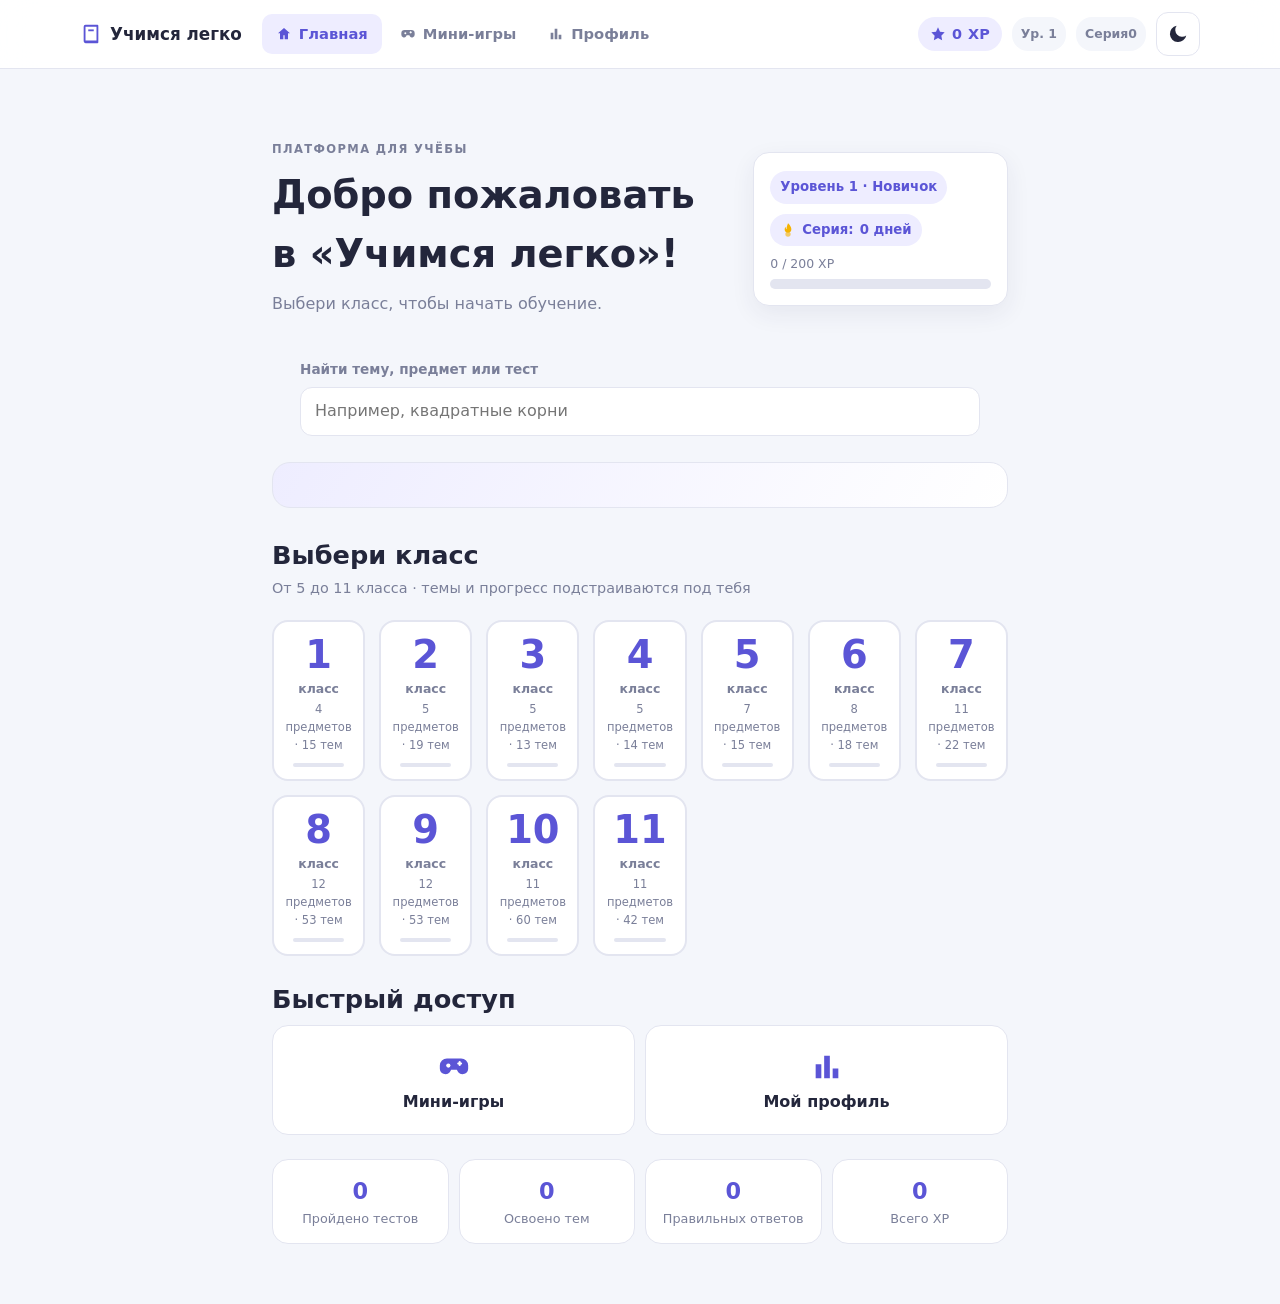
==== commit 409c6e61: "Add files via upload Большая дороботка" ====
--- a/index.html
+++ b/index.html
@@ -3,11 +3,26 @@
 <head>
   <meta charset="UTF-8">
   <meta name="viewport" content="width=device-width, initial-scale=1.0">
-  <title>Учимся легко — тренажёр знаний</title>
+  <script>
+    try {
+      const profile = JSON.parse(localStorage.getItem('ul:profile') || '{}');
+      const legacy = JSON.parse(localStorage.getItem('uchimsya-legko-v1') || '{}');
+      document.documentElement.dataset.theme = profile.theme || legacy.theme || 'light';
+    } catch (error) {
+      document.documentElement.dataset.theme = 'light';
+    }
+  </script>
+  <link rel="icon" type="image/svg+xml" href="data:image/svg+xml,%3Csvg xmlns='http://www.w3.org/2000/svg' viewBox='0 0 64 64'%3E%3Crect width='64' height='64' rx='14' fill='%236c5ce7'/%3E%3Cpath d='M16 16h32v34H16z' fill='white'/%3E%3C/svg%3E">
+  <title>Учимся легко — персональная платформа обучения</title>
+  <meta name="description" content="Изучай школьные предметы, тренируйся и отслеживай прогресс в Учимся легко.">
+  <meta property="og:title" content="Учимся легко — персональная платформа обучения">
+  <meta property="og:description" content="Теория, тренировки, тесты и игровой прогресс для 5–11 классов.">
+  <meta property="og:type" content="website">
   <link rel="stylesheet" href="css/base.css">
   <link rel="stylesheet" href="css/layout.css">
   <link rel="stylesheet" href="css/components.css">
   <link rel="stylesheet" href="css/pages.css">
+  <link rel="stylesheet" href="css/learning.css">
 </head>
 <body data-page="home">
 
@@ -56,24 +71,36 @@
       </nav>
     </div>
     <div class="topbar-right">
-      <span class="xp-badge" aria-label="Опыт"><svg class="ic ic-sm" aria-hidden="true"><use href="#icon-star"/></svg> <span id="xpValue">0</span> XP</span>
+      <span class="xp-badge" aria-label="Опыт"><svg class="ic ic-sm" aria-hidden="true"><use href="#icon-star"/></svg> <span id="xpValue">0</span> XP</span><a class="level-top" href="profile.html" id="headerLevel">Ур. 1</a><a class="streak-top" href="profile.html" aria-label="Серия дней">Серия <strong id="headerStreak">0</strong></a>
       <button class="icon-btn" id="themeToggle" aria-label="Переключить тему"><svg class="ic" id="themeIcon" aria-hidden="true"><use href="#icon-sun"/></svg></button>
     </div>
   </header>
 
   <nav class="mobile-nav" aria-label="Основная навигация">
     <a class="nav-item" data-nav="home" href="index.html"><svg class="ic" aria-hidden="true"><use href="#icon-home"/></svg><span>Главная</span></a>
+    <a class="nav-item" data-nav="study" href="index.html#gradeGrid"><svg class="ic" aria-hidden="true"><use href="#icon-book"/></svg><span>Учёба</span></a>
     <a class="nav-item" data-nav="games" href="games.html"><svg class="ic" aria-hidden="true"><use href="#icon-gamepad"/></svg><span>Игры</span></a>
+    <a class="nav-item" data-nav="awards" href="profile.html#achievementsSection"><svg class="ic" aria-hidden="true"><use href="#icon-trophy"/></svg><span>Награды</span></a>
     <a class="nav-item" data-nav="profile" href="profile.html"><svg class="ic" aria-hidden="true"><use href="#icon-chart"/></svg><span>Профиль</span></a>
   </nav>
 
   <main class="container">
-    <div class="hero">
-      <h1>Учимся легко</h1>
-      <p class="subtitle">Выбери свой класс и начни тренировку.</p>
-    </div>
+    <section class="hero hero-dashboard">
+      <div><span class="eyebrow">ПЛАТФОРМА ДЛЯ УЧЁБЫ</span><h1>Добро пожаловать в «Учимся легко»!</h1>
+        <p class="subtitle" id="welcomeCopy">Выбери класс, чтобы начать обучение.</p></div>
+      <div class="dashboard-level"><span class="level-pill" id="levelBadge">Уровень 1 · Новичок</span><span class="streak-pill"><svg class="ic ic-sm" aria-hidden="true"><use href="#icon-fire"/></svg> Серия: <strong id="streakValue">0 дней</strong></span><div id="levelProgress"></div></div>
+    </section>
 
-    <h2>Твой класс</h2>
+    <section class="search-block" aria-label="Поиск по учебным материалам">
+      <label for="globalSearch">Найти тему, предмет или тест</label>
+      <input id="globalSearch" type="search" placeholder="Например, квадратные корни" autocomplete="off">
+      <div class="search-results" id="searchResults" role="status" aria-live="polite" hidden></div>
+    </section>
+
+    <section class="resume-card" id="resumeCard" hidden></section>
+
+    <h2>Выбери класс</h2>
+    <p class="muted section-note">От 5 до 11 класса · темы и прогресс подстраиваются под тебя</p>
     <div class="class-grid" id="gradeGrid"></div>
 
     <h2>Быстрый доступ</h2>
@@ -92,10 +119,18 @@
   <div class="confetti-layer" id="confettiLayer" aria-hidden="true"></div>
   <div class="toast" id="toast" role="status" aria-live="polite"></div>
 
+  <script src="js/data/grades.js"></script>
   <script src="js/data/subjects.js"></script>
+  <script src="js/data/topics.js"></script>
+  <script src="js/data/curriculum.js"></script>
+  <script src="js/data/curriculum-3-4.js"></script>
+  <script src="js/data/curriculum-5-7.js"></script>
+  <script src="js/data/curriculum-8.js"></script>
+  <script src="js/data/curriculum-9-11.js"></script>
   <script src="js/data/tests.js"></script>
   <script src="js/data/achievements.js"></script>
   <script src="js/core/icons.js"></script>
+  <script src="js/services/storageService.js"></script>
   <script src="js/core/storage.js"></script>
   <script src="js/core/router.js"></script>
   <script src="js/core/ui.js"></script>
--- a/css/base.css
+++ b/css/base.css
@@ -3,11 +3,11 @@
    ========================================================= */
 
 :root {
-  --bg: #f4f5fb;
+  --bg: #f4f6fb;
   --card: #ffffff;
-  --primary: #6c5ce7;
-  --primary-dark: #5344c9;
-  --primary-light: #eae7ff;
+  --primary: #5b55d6;
+  --primary-dark: #4842b8;
+  --primary-light: #eeedff;
   --success: #27ae60;
   --success-light: #e6f7ee;
   --error: #e74c3c;
@@ -17,8 +17,8 @@
   --text: #23263b;
   --muted: #7a7f99;
   --border: #e3e5f0;
-  --shadow: 0 4px 14px rgba(90, 90, 160, 0.10);
-  --radius: 14px;
+  --shadow: 0 8px 24px rgba(37, 42, 87, 0.07);
+  --radius: 16px;
 }
 
 [data-theme="dark"] {
@@ -42,6 +42,7 @@
 * { box-sizing: border-box; margin: 0; padding: 0; }
 
 html, body { max-width: 100%; overflow-x: hidden; }
+html { background: var(--bg); }
 
 body {
   font-family: "Segoe UI", system-ui, -apple-system, sans-serif;
@@ -49,11 +50,10 @@
   color: var(--text);
   line-height: 1.55;
   min-height: 100vh;
-  padding-bottom: 76px; /* место для нижней навигации */
-  animation: pageIn 0.4s ease;
+  padding-bottom: calc(76px + env(safe-area-inset-bottom));
 }
 
-@keyframes pageIn { from { opacity: 0; } to { opacity: 1; } }
+::selection { color: #fff; background: var(--primary); }
 
 h1 { font-size: clamp(1.7rem, 6vw, 2.4rem); }
 h2 { font-size: clamp(1.3rem, 4.5vw, 1.6rem); margin-bottom: 6px; }
--- a/css/layout.css
+++ b/css/layout.css
@@ -6,10 +6,11 @@
 /* Шапка */
 .topbar {
   display: flex; justify-content: space-between; align-items: center; gap: 12px;
-  padding: 14px 16px;
-  background: var(--card);
+  padding: 12px max(16px, calc((100vw - 1120px) / 2));
+  background: color-mix(in srgb, var(--card) 92%, transparent);
   border-bottom: 1px solid var(--border);
   position: sticky; top: 0; z-index: 20;
+  backdrop-filter: blur(16px);
 }
 .topbar-left { display: flex; align-items: center; gap: 20px; min-width: 0; }
 .logo {
@@ -49,24 +50,32 @@
 .mobile-nav {
   position: fixed; bottom: 0; left: 0; right: 0; z-index: 30;
   display: flex; justify-content: space-around;
-  background: var(--card); border-top: 1px solid var(--border);
+  background: color-mix(in srgb, var(--card) 94%, transparent); border-top: 1px solid var(--border);
   padding: 6px 4px calc(6px + env(safe-area-inset-bottom));
+  backdrop-filter: blur(16px);
 }
 .mobile-nav .nav-item {
   display: flex; flex-direction: column; align-items: center; gap: 2px;
   background: none; border: none; font-family: inherit;
   color: var(--muted);
-  min-height: 48px; min-width: 64px; cursor: pointer; border-radius: 10px;
+  min-height: 48px; min-width: 64px; cursor: pointer; border-radius: 12px;
+  text-decoration: none;
 }
 .mobile-nav .nav-item span { font-size: 0.68rem; font-weight: 600; }
-.mobile-nav .nav-item.active { color: var(--primary); }
+.mobile-nav .nav-item.active { color: var(--primary); background: var(--primary-light); }
+
+/* Межстраничный переход: работает только в браузерах с поддержкой View Transitions. */
+@view-transition { navigation: auto; }
+::view-transition-old(root) { animation: pageFadeOut 120ms ease both; }
+::view-transition-new(root) { animation: pageFadeIn 220ms ease both; }
+@keyframes pageFadeOut { to { opacity: 0; } }
+@keyframes pageFadeIn { from { opacity: 0; } to { opacity: 1; } }
 
 /* Контейнер */
-.container { max-width: 720px; margin: 0 auto; padding: 20px 16px; }
-.container.wide { max-width: 960px; }
-.screen { display: none; animation: fadeIn 0.35s ease; }
+.container { max-width: 800px; margin: 0 auto; padding: 24px 18px; }
+.container.wide { max-width: 1120px; }
+.screen { display: none; }
 .screen.active { display: block; }
-@keyframes fadeIn { from { opacity: 0; transform: translateY(10px); } to { opacity: 1; transform: none; } }
 
 .hero { text-align: center; margin: 24px 0; }
 
@@ -80,9 +89,9 @@
 .crumbs .crumb-sep { color: var(--border); }
 .crumbs .current { color: var(--text); font-weight: 600; }
 
-/* Тосты */
+/* Тосты (сверху, под шапкой) */
 .toast {
-  position: fixed; left: 50%; bottom: 96px; transform: translateX(-50%) translateY(20px);
+  position: fixed; left: 50%; top: 70px; transform: translateX(-50%) translateY(-20px);
   background: var(--primary); color: #fff;
   padding: 10px 18px; border-radius: 24px; font-weight: 600;
   opacity: 0; pointer-events: none; transition: 0.3s; z-index: 50;
@@ -98,19 +107,20 @@
 }
 @keyframes confettiFall { to { transform: translateY(105vh) rotate(720deg); } }
 
-/* Модальные окна */
+/* Модальные окна (сверху) */
 .modal-overlay {
   position: fixed; inset: 0; background: rgba(0, 0, 0, 0.45);
-  z-index: 90; display: flex; align-items: center; justify-content: center;
-  padding: 16px;
+  z-index: 90; display: flex; align-items: flex-start; justify-content: center;
+  padding: 70px 16px 16px;
 }
 .modal {
   background: var(--card); border-radius: var(--radius);
   padding: 24px 20px; max-width: 460px; width: 100%;
   box-shadow: 0 10px 40px rgba(0, 0, 0, 0.3);
-  animation: fadeIn 0.3s ease;
-  max-height: 86vh; overflow-y: auto;
+  animation: modalIn 0.3s ease;
+  max-height: calc(100vh - 100px); overflow-y: auto;
 }
+@keyframes modalIn { from { opacity: 0; transform: translateY(-16px); } to { opacity: 1; transform: none; } }
 .modal h3 { margin-bottom: 10px; }
 
 /* Адаптив */
@@ -118,8 +128,14 @@
   body { padding-bottom: 20px; }
   .mobile-nav { display: none; }
   .desktop-nav { display: flex; }
-  .container { padding: 34px 28px; }
-  .container.wide { max-width: 1000px; }
+  .container { padding: 40px 32px; }
+}
+@media (max-width: 380px) {
+  .topbar { padding-inline: 12px; gap: 8px; }
+  .logo { font-size: .92rem; gap: 5px; }
+  .topbar-right { gap: 6px; }
+  .xp-badge { padding: 6px 8px; font-size: .78rem; }
+  .mobile-nav .nav-item { min-width: 0; }
 }
 
 /* Reduced motion */
--- a/css/components.css
+++ b/css/components.css
@@ -15,9 +15,10 @@
   min-height: 48px; padding: 12px 20px;
   border: none; border-radius: 12px;
   font-size: 1rem; font-weight: 600; font-family: inherit;
-  cursor: pointer; transition: transform 0.15s, box-shadow 0.15s, opacity 0.15s;
+  cursor: pointer; transition: background-color 0.15s, border-color 0.15s, box-shadow 0.15s;
   width: 100%;
 }
+.btn.primary { box-shadow: 0 5px 14px color-mix(in srgb, var(--primary) 24%, transparent); }
 .btn.primary { background: var(--primary); color: #fff; }
 .btn.primary:hover:not(:disabled) { background: var(--primary-dark); transform: translateY(-2px); }
 .btn.secondary { background: var(--primary-light); color: var(--primary); }
@@ -51,8 +52,7 @@
   border-radius: 6px; transition: width 0.4s ease;
 }
 
-.question-card { animation: cardIn 0.35s ease; }
-@keyframes cardIn { from { opacity: 0; transform: translateY(14px) scale(0.98); } to { opacity: 1; transform: none; } }
+.question-card { border-top: 3px solid var(--primary); }
 .question-text { font-size: 1.15rem; font-weight: 600; margin-bottom: 16px; }
 .question-hint { color: var(--muted); font-size: 0.85rem; margin-bottom: 14px; }
 
@@ -61,12 +61,12 @@
 .answer-btn {
   display: flex; align-items: center; gap: 12px;
   min-height: 52px; padding: 12px 14px;
-  background: var(--card); border: 2px solid var(--border);
+  background: var(--card); border: 1px solid var(--border);
   border-radius: 12px; font-size: 1rem; font-family: inherit;
   color: var(--text); cursor: pointer; text-align: left;
-  transition: border-color 0.15s, background 0.15s, transform 0.15s;
+  transition: border-color 0.15s, background 0.15s;
 }
-.answer-btn:hover { border-color: var(--primary); transform: translateY(-1px); }
+.answer-btn:hover { border-color: var(--primary); background: var(--primary-light); }
 .answer-btn .letter {
   min-width: 32px; height: 32px; display: inline-flex; align-items: center; justify-content: center;
   background: var(--primary-light); color: var(--primary);
--- a/css/pages.css
+++ b/css/pages.css
@@ -141,3 +141,36 @@
   .subject-grid { grid-template-columns: repeat(2, 1fr); }
   .quick-card { min-height: 110px; }
 }
+
+/* ===== Страница «Результаты по тестам» ===== */
+.page-head { margin-bottom: 6px; }
+.crumb { color: var(--muted); display: inline-flex; align-items: center; gap: 6px; font-size: 0.9rem; }
+.crumb:hover { color: var(--primary); }
+.chip-row { display: flex; flex-wrap: wrap; gap: 8px; margin: 10px 0 18px; }
+.chip { border: 1px solid var(--border); background: var(--card); border-radius: 999px; padding: 6px 14px; font-size: 0.85rem; cursor: pointer; }
+.chip:hover { border-color: var(--primary); }
+.chip-active { background: var(--primary); color: #fff; border-color: var(--primary); }
+.results-subject { margin: 14px 0 8px; font-size: 1rem; }
+.test-results-list { display: flex; flex-direction: column; gap: 8px; }
+.test-result-row { display: flex; justify-content: space-between; align-items: center; gap: 12px; padding: 10px 14px; border: 1px solid var(--border); border-radius: 10px; }
+.test-result-row.not-attempted { opacity: 0.65; }
+.test-result-stats { display: flex; align-items: center; gap: 8px; flex-wrap: wrap; }
+.test-result-stats .chip { cursor: default; }
+.test-result-stats .chip-active { background: var(--primary); }
+
+/* ===== Страница «Мои ошибки» ===== */
+.errors-head { display: flex; justify-content: space-between; align-items: flex-start; gap: 12px; margin-bottom: 10px; }
+.mistake-item { padding: 12px 14px; border: 1px solid var(--border); border-radius: 10px; margin: 8px 0; }
+.mistake-q { font-weight: 600; margin-bottom: 6px; }
+.mistake-correct { margin: 4px 0; }
+.mistake-explain { color: var(--muted); font-size: 0.9rem; margin: 4px 0; }
+.mistake-meta { display: flex; align-items: center; gap: 10px; margin-top: 6px; }
+
+/* ===== Профиль: разделы-ссылки ===== */
+.profile-sections { display: flex; flex-direction: column; gap: 10px; margin: 10px 0; }
+.section-link { display: flex; align-items: center; gap: 14px; padding: 16px 18px; border: 1px solid var(--border); border-radius: 12px; text-decoration: none; color: inherit; transition: border-color 0.15s, transform 0.15s; }
+.section-link:hover { border-color: var(--primary); transform: translateY(-1px); }
+.section-icon { display: grid; place-items: center; width: 44px; height: 44px; border-radius: 10px; background: color-mix(in srgb, var(--primary) 12%, transparent); color: var(--primary); flex-shrink: 0; }
+.section-link strong { display: block; }
+.section-link small { color: var(--muted); }
+.section-count { margin-left: auto; color: var(--primary); font-weight: 600; white-space: nowrap; }
--- a/css/learning.css
+++ b/css/learning.css
@@ -0,0 +1,159 @@
+/* Общие учебные интерфейсы: классы, темы, тестовый контекст и профиль */
+:root {
+  --subject-math: #3c80ea; --subject-physics: #c58a13; --subject-chemistry: #8558cf;
+  --subject-biology: #32976a; --subject-history: #b88328; --subject-geography: #149e9b;
+  --subject-russian: #d45b5b; --subject-informatics: #565fc9; --subject-literature: #ba568d;
+  --subject-english: #4387b6; --subject-social: #b26436;
+  --subject-reading: #7a5cc4; --subject-world: #2f9e57;
+}
+.eyebrow { display: block; color: var(--muted); font-size: .72rem; font-weight: 800; letter-spacing: .12em; margin-bottom: 6px; }
+.hero-dashboard { display: flex; flex-direction: column; gap: 22px; text-align: left; padding: 8px 0 18px; }
+.hero-dashboard h1 { max-width: 700px; }
+.dashboard-level { min-width: 230px; padding: 16px; background: var(--card); border: 1px solid var(--border); border-radius: var(--radius); box-shadow: var(--shadow); }
+.level-pill, .streak-pill { display: inline-flex; align-items: center; gap: 6px; padding: 6px 10px; border-radius: 20px; background: var(--primary-light); color: var(--primary); font-size: .83rem; font-weight: 700; margin: 2px 4px 8px 0; }
+.streak-pill .ic { color: var(--warning); }
+#levelProgress { color: var(--muted); font-size: .78rem; }
+#levelProgress .progress { margin-top: 5px; }
+.class-card { gap: 3px; }
+.class-card small { color: var(--muted); font-size: .68rem; text-align: center; }
+.mini-progress { display: block; width: 70%; height: 4px; border-radius: 4px; background: var(--border); margin-top: 5px; overflow: hidden; }
+.mini-progress i { display: block; height: 100%; background: var(--success); }
+.search-block { position: relative; max-width: 680px; margin: 0 auto 26px; }
+.search-block label, .input-answer-label { display: block; color: var(--muted); font-size: .85rem; font-weight: 700; margin-bottom: 7px; }
+.search-block input, .profile-identity input, .answer-input { width: 100%; min-height: 48px; padding: 11px 14px; border: 1px solid var(--border); border-radius: 12px; background: var(--card); color: var(--text); font: inherit; }
+.search-block input:focus-visible, .profile-identity input:focus-visible, .answer-input:focus-visible { outline: 3px solid var(--primary); outline-offset: 2px; }
+.search-results { position: absolute; z-index: 10; inset: calc(100% + 5px) 0 auto; background: var(--card); border: 1px solid var(--border); border-radius: 12px; box-shadow: var(--shadow); padding: 6px; }
+.search-results a { display: flex; flex-direction: column; gap: 2px; padding: 10px 12px; border-radius: 8px; color: var(--text); }
+.search-results a:hover { background: var(--primary-light); }
+.search-results span, .search-results p { font-size: .82rem; color: var(--muted); }
+.search-results p { padding: 10px; }
+.resume-card { display: flex; justify-content: space-between; align-items: center; gap: 18px; padding: 22px; margin: 8px 0 28px; border-radius: 18px; background: linear-gradient(120deg, var(--primary-light), var(--card)); border: 1px solid var(--border); }
+.resume-card h2 { margin: 0; font-size: 1.2rem; }
+.resume-card p { color: var(--muted); margin: 2px 0 8px; }
+.resume-card small { color: var(--muted); }
+.resume-card .progress { max-width: 360px; }
+.section-note { margin-top: -4px; font-size: .9rem; }
+.catalog-stats { display: flex; flex-wrap: wrap; gap: 9px; margin: 14px 0; }
+.catalog-stats span, .topic-meta span { border: 1px solid var(--border); color: var(--muted); border-radius: 24px; padding: 7px 12px; font-size: .82rem; background: var(--card); }
+.subject-card { border-left: 4px solid var(--subject-color, var(--primary)); }
+.subject-math { --subject-color: var(--subject-math); }.subject-algebra { --subject-color: var(--subject-math); }
+.subject-geometry { --subject-color: var(--subject-geography); }.subject-physics { --subject-color: var(--subject-physics); }
+.subject-chemistry { --subject-color: var(--subject-chemistry); }.subject-biology { --subject-color: var(--subject-biology); }
+.subject-russian { --subject-color: var(--subject-russian); }.subject-literature { --subject-color: var(--subject-literature); }
+.subject-history { --subject-color: var(--subject-history); }.subject-geography { --subject-color: var(--subject-geography); }
+.subject-english { --subject-color: var(--subject-english); }.subject-informatics { --subject-color: var(--subject-informatics); }
+.subject-social { --subject-color: var(--subject-social); }
+.subject-reading { --subject-color: var(--subject-reading); }.subject-world { --subject-color: var(--subject-world); }
+.subject-card .subject-icon { background: color-mix(in srgb, var(--subject-color) 13%, var(--card)); color: var(--subject-color); }
+.subject-progress { display: flex; align-items: center; gap: 8px; margin-top: 10px; }
+.subject-progress .progress { flex: 1; margin: 0; height: 6px; }.subject-progress span { font-size: .76rem; color: var(--muted); }
+.catalog-stats + .subject-grid { margin-top: 10px !important; }
+.catalog-filters { display: grid; grid-template-columns: 1fr; gap: 9px; margin: 16px 0; }
+.catalog-filters label { display: flex; flex-direction: column; gap: 5px; color: var(--muted); font-size: .8rem; font-weight: 700; }
+.catalog-filters select { width: 100%; min-height: 44px; padding: 8px 10px; border: 1px solid var(--border); border-radius: 10px; background: var(--card); color: var(--text); font: inherit; }
+.catalog-filters select:focus-visible { outline: 3px solid var(--primary); outline-offset: 2px; }
+.overview-grid { display: grid; grid-template-columns: repeat(2, 1fr); gap: 8px; margin: 16px 0 24px; }
+.overview-stat { display: flex; flex-direction: column; background: var(--card); border: 1px solid var(--border); padding: 12px; border-radius: 12px; }
+.overview-stat strong { font-size: 1.15rem; color: var(--primary); }.overview-stat span { color: var(--muted); font-size: .76rem; }
+.topic-section { margin: 24px 0; }.topic-section > h2 { font-size: 1.15rem; margin-bottom: 10px; }
+.topic-row { display: grid; grid-template-columns: 34px minmax(0, 1fr); gap: 12px; align-items: center; color: var(--text); }
+.topic-row:hover { border-color: var(--border); }
+.topic-row.locked { opacity: .62; box-shadow: none; }
+.topic-row[hidden], .topic-section[hidden] { display: none; }
+.topic-row.mastered .topic-status { color: var(--success); }
+.topic-status { color: var(--primary); display: inline-flex; align-items: center; justify-content: center; }
+.topic-row-main { min-width: 0; display: flex; flex-direction: column; gap: 3px; }
+.topic-tests { grid-column: 1 / -1; display: grid; gap: 8px; border-top: 1px solid var(--border); padding-top: 14px; }
+.topic-test-card { display: flex; justify-content: space-between; align-items: center; gap: 14px; padding: 12px 14px; border-radius: 12px; background: var(--bg); }
+.topic-test-card h3 { font-size: .95rem; }
+.topic-test-card .btn { width: auto; min-height: 44px; padding: 9px 15px; white-space: nowrap; }
+.topic-row-main small, .topic-inline-meta { color: var(--muted); font-size: .8rem; }
+.topic-progress { grid-column: 2; display: flex; align-items: center; gap: 8px; color: var(--muted); font-size: .75rem; }
+.topic-progress i { width: 90px; height: 5px; background: var(--border); border-radius: 5px; overflow: hidden; }
+.topic-progress b { display: block; height: 100%; background: var(--primary); }
+.topic-page { max-width: 850px; }
+.topic-hero { padding: 20px 0 14px; }
+.topic-hero h1 { margin: 2px 0 6px; }
+.topic-meta { display: flex; flex-wrap: wrap; gap: 7px; margin-top: 16px; }
+.topic-tabs { display: flex; gap: 6px; overflow-x: auto; position: sticky; top: 68px; z-index: 8; background: var(--bg); padding: 8px 0; margin-bottom: 16px; }
+.topic-tabs a { flex: 0 0 auto; border: 1px solid var(--border); background: var(--card); color: var(--text); border-radius: 22px; padding: 9px 13px; font-size: .82rem; font-weight: 700; }
+.topic-tabs a:hover { border-color: var(--primary); color: var(--primary); }
+.theory-content h2, .theory-content h3 { margin: 8px 0; }
+.theory-content p { margin: 9px 0; }.theory-content ul { padding-left: 22px; margin: 10px 0; }
+.theory-callout { margin: 14px 0; padding: 14px 16px; border-left: 4px solid var(--warning); border-radius: 8px; background: var(--warning-light); }
+.formula-card { margin: 14px 0; padding: 14px; border-radius: 12px; background: var(--primary-light); color: var(--primary); font: 700 1.1rem Georgia, serif; text-align: center; }
+.theory-content > .btn { width: auto; margin-top: 12px; }
+.section-heading { display: flex; align-items: center; justify-content: space-between; gap: 12px; }
+.section-heading .btn { width: auto; }
+.topic-test-card { display: flex; flex-direction: column; gap: 16px; border-left: 3px solid var(--primary); }
+.topic-test-card h3 { margin-bottom: 5px; }
+.topic-test-info .eyebrow { margin-bottom: 4px; }
+.topic-test-actions { display: grid; grid-template-columns: 1fr; gap: 8px; }
+.topic-test-actions .btn { width: 100%; }
+.mode-select { display: flex; align-items: center; justify-content: space-between; gap: 10px; font-size: .85rem; color: var(--muted); }
+.mode-select select { min-height: 44px; border: 1px solid var(--border); border-radius: 9px; padding: 7px 10px; background: var(--card); color: var(--text); font: inherit; }
+.theory-modal-head { display: flex; align-items: center; gap: 12px; margin-bottom: 18px; }
+.theory-modal-head h2 { margin: 0; }
+.theory-modal-head .icon-btn { margin-left: auto; flex: 0 0 44px; font-size: 1.35rem; }
+.theory-mark { width: 46px; height: 46px; display: grid; place-items: center; flex: 0 0 auto; border-radius: 14px; background: var(--warning-light); color: var(--warning); }
+.theory-modal-body { max-height: min(55vh, 420px); overflow-y: auto; padding: 16px; border-radius: 14px; background: var(--bg); line-height: 1.7; }
+.theory-modal-body h3, .theory-modal-body h4 { margin: 10px 0 6px; }
+.theory-modal-body p { margin: 9px 0; }
+.theory-modal-body ul, .theory-modal-body ol { padding-left: 22px; margin: 10px 0; }
+.theory-modal-actions { display: flex; flex-direction: column-reverse; gap: 9px; margin-top: 16px; }
+.theory-modal-actions .btn { width: 100%; }
+.errors-card { display: flex; align-items: center; justify-content: space-between; gap: 12px; }
+.errors-card .btn { width: auto; flex-shrink: 0; }.errors-card h2 { margin-bottom: 4px; }
+.quiz-context { display: flex; flex-direction: column; gap: 2px; margin: 0 0 12px; }.quiz-context span { color: var(--muted); font-size: .82rem; }.quiz-context strong { font-size: 1.1rem; }
+.mode-badge { display: inline-flex; align-self: flex-start; padding: 4px 8px; border-radius: 14px; color: var(--primary) !important; background: var(--primary-light); font-weight: 700; }
+.answer-feedback { margin-top: 16px; padding: 14px; border-radius: 12px; background: var(--success-light); border-left: 4px solid var(--success); }
+.answer-feedback.is-wrong { background: var(--error-light); border-color: var(--error); }.answer-feedback p { margin-top: 5px; }
+.order-list { margin: 12px 0 0 24px; }.order-list li { padding: 4px; }
+.answer-input { margin-bottom: 14px; }
+.profile-hero { display: grid; grid-template-columns: 56px 1fr; gap: 14px; align-items: center; }
+.profile-avatar { width: 56px; height: 56px; display: grid; place-items: center; color: var(--primary); background: var(--primary-light); border-radius: 50%; }
+.profile-identity { display: flex; flex-direction: column; gap: 4px; }.profile-identity label { color: var(--muted); font-size: .78rem; }
+.profile-identity input { min-height: 40px; max-width: 220px; }.profile-identity span, .profile-xp small { color: var(--muted); font-size: .78rem; }
+.profile-xp { grid-column: 1 / -1; }.profile-xp strong { color: var(--primary); }.profile-panels { display: grid; gap: 12px; margin: 18px 0; }
+.daily-panel h2 { margin: 0 0 10px; }.daily-progress { display: flex; justify-content: space-between; gap: 10px; margin: 10px 0; font-size: .88rem; }.daily-progress span { color: var(--muted); }
+.daily-panel .btn { margin-top: 12px; }.subject-chart-row { display: grid; grid-template-columns: 92px minmax(40px, 1fr) 68px; align-items: center; gap: 8px; margin: 10px 0; font-size: .78rem; }.subject-chart-row > span { overflow-wrap: anywhere; }.subject-chart-row .progress { margin: 0; height: 7px; }.subject-chart-row small { color: var(--muted); text-align: right; font-size: .7rem; }.calendar-days { display: grid; grid-template-columns: repeat(7, 1fr); gap: 5px; }
+.calendar-day { display: flex; flex-direction: column; align-items: center; gap: 4px; color: var(--muted); font-size: .65rem; padding: 5px 1px; border-radius: 8px; }
+.calendar-day i { font-style: normal; display: grid; place-items: center; width: 28px; height: 28px; border-radius: 50%; background: var(--bg); color: var(--text); font-size: .75rem; }
+.calendar-day.active i { background: var(--success); color: white; }.streak-total { margin-top: 12px; font-size: .88rem; }
+.mistake-row { display: flex; justify-content: space-between; gap: 12px; color: var(--text); padding: 12px 0; border-bottom: 1px solid var(--border); }
+.mistake-row span { display: flex; flex-direction: column; }.mistake-row small, .mistake-row span:last-child { color: var(--muted); font-size: .8rem; }.mistake-row b { color: var(--primary); }
+.empty-state { padding: 12px 0; }.ach-item small { color: var(--muted); font-size: .7rem; }
+.level-top, .streak-top { display: none; color: var(--muted); font-size: .78rem; font-weight: 700; white-space: nowrap; }
+.mobile-nav .nav-item { flex: 1; min-width: 0; padding: 2px; }
+.mobile-nav .nav-item span { font-size: .62rem; white-space: nowrap; }
+.mobile-nav .nav-item:focus-visible { outline: 2px solid var(--primary); outline-offset: -2px; }
+
+@media (min-width: 600px) {
+  .hero-dashboard { flex-direction: row; align-items: center; justify-content: space-between; }
+  .overview-grid { grid-template-columns: repeat(4, 1fr); }
+  .catalog-filters { grid-template-columns: 2fr 1fr 1fr; }
+  .topic-row { grid-template-columns: 34px minmax(0, 1fr) auto; }
+  .topic-progress { grid-column: auto; flex-direction: column; align-items: flex-end; }
+  .topic-test-card { flex-direction: row; align-items: center; justify-content: space-between; }
+  .profile-panels { grid-template-columns: 1fr 1fr; }
+  .profile-hero { grid-template-columns: 56px minmax(170px, 1fr) minmax(180px, 1fr); }
+  .profile-xp { grid-column: auto; }
+}
+@media (min-width: 768px) {
+  .level-top, .streak-top { display: inline-flex; align-items: center; padding: 7px 9px; background: var(--bg); border-radius: 16px; }
+  .class-card small { font-size: .72rem; }
+  .class-grid { grid-template-columns: repeat(7, 1fr); }
+  .topic-tabs { top: 72px; }
+}
+@media (max-width: 430px) {
+  .resume-card { flex-direction: column; align-items: stretch; }
+  .resume-card .btn { width: 100%; }
+  .section-heading, .errors-card { align-items: stretch; flex-direction: column; }
+  .section-heading .btn, .errors-card .btn { width: 100%; }
+  .class-card small { font-size: .61rem; }
+  .topic-test-card { flex-direction: column; align-items: stretch; }
+  .topic-test-actions { grid-template-columns: 1fr; }
+  .theory-modal-actions { flex-direction: column-reverse; }
+  .topic-test-card .btn { width: 100%; }
+  .overview-grid { grid-template-columns: repeat(2, minmax(0, 1fr)); }
+}
